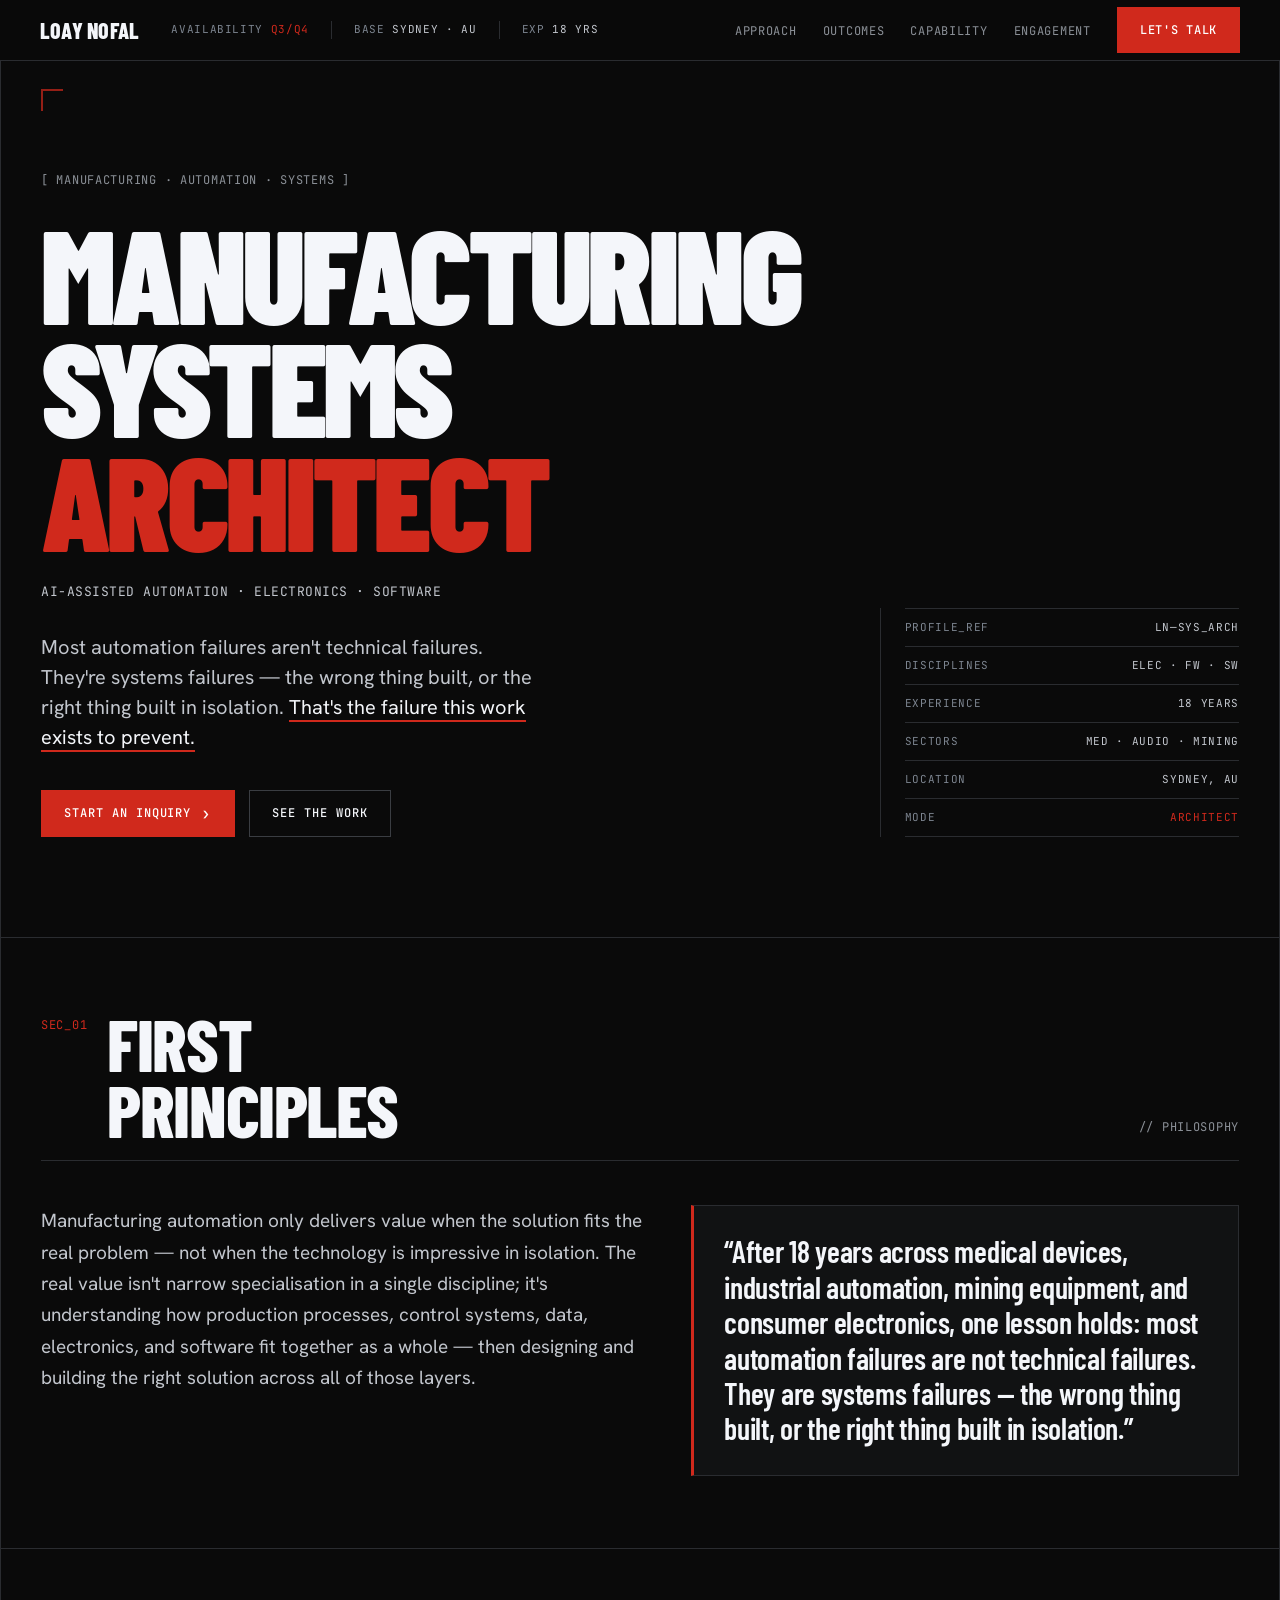
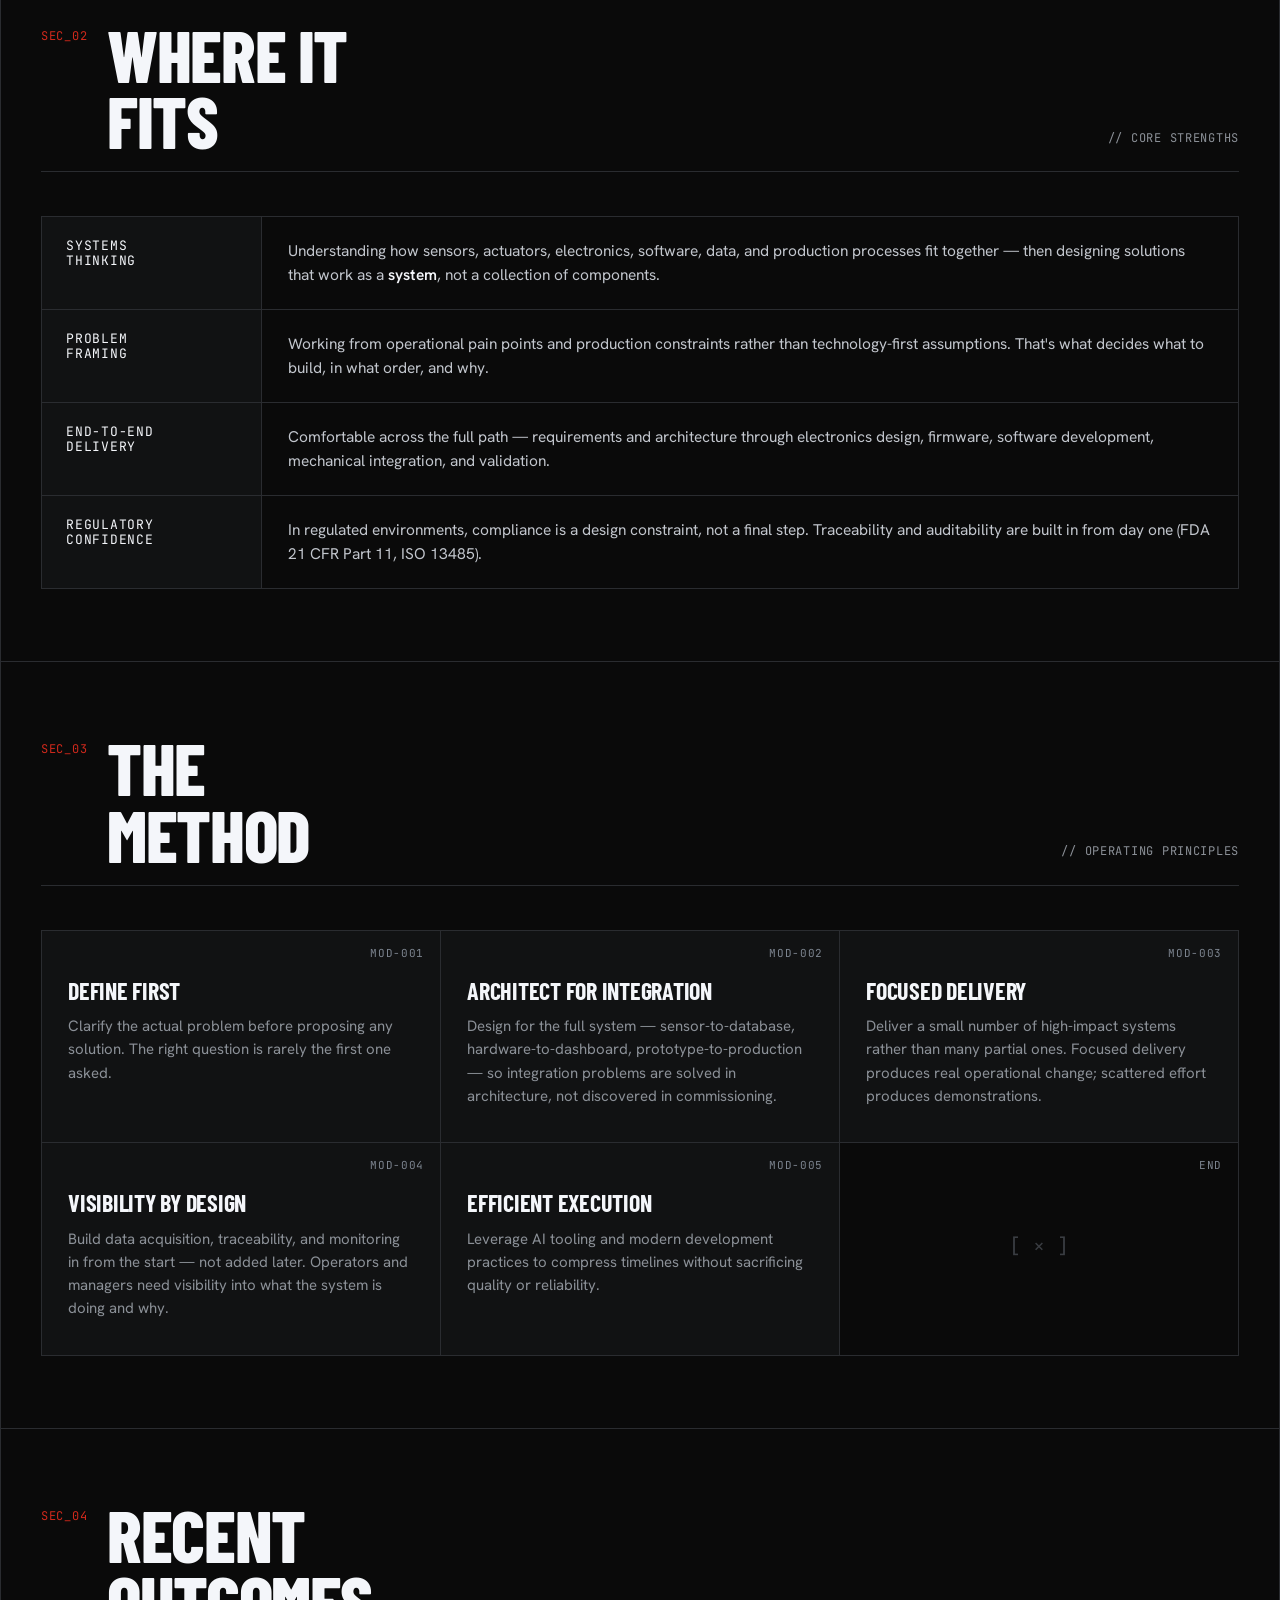
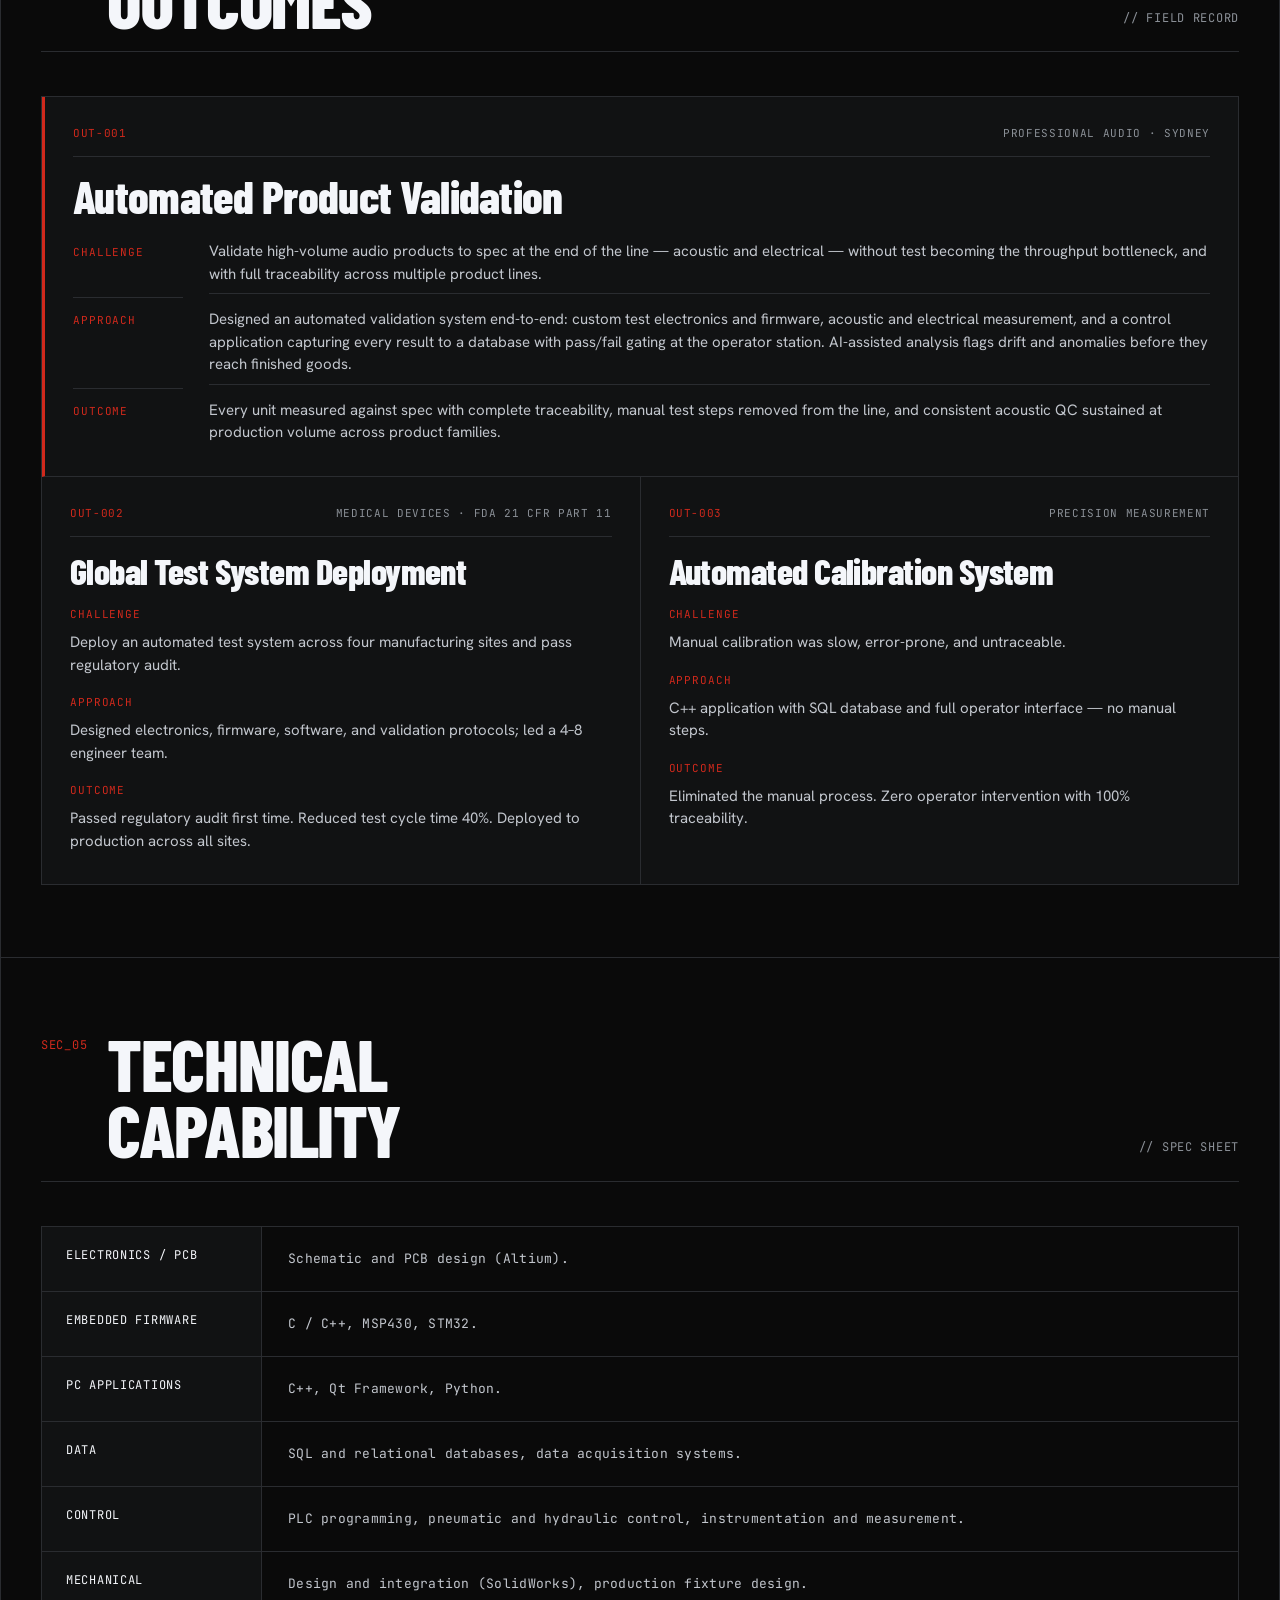
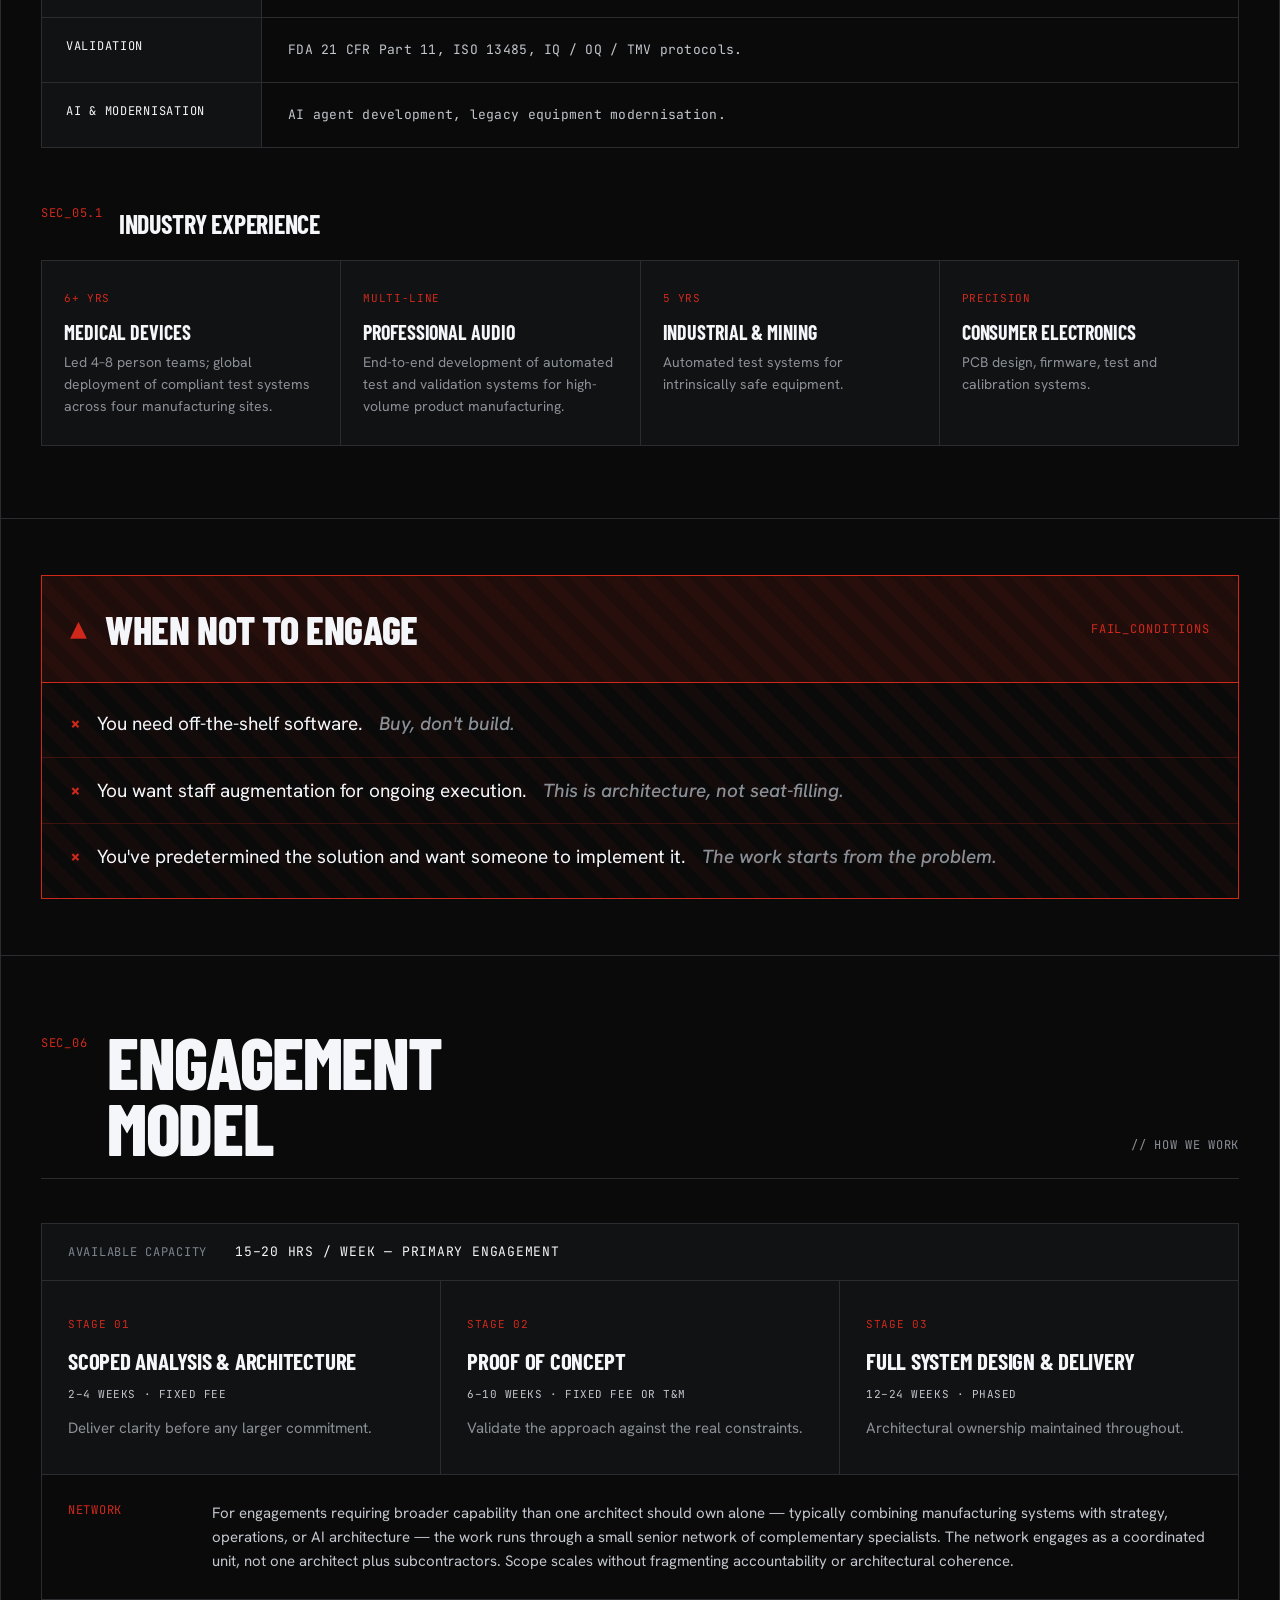
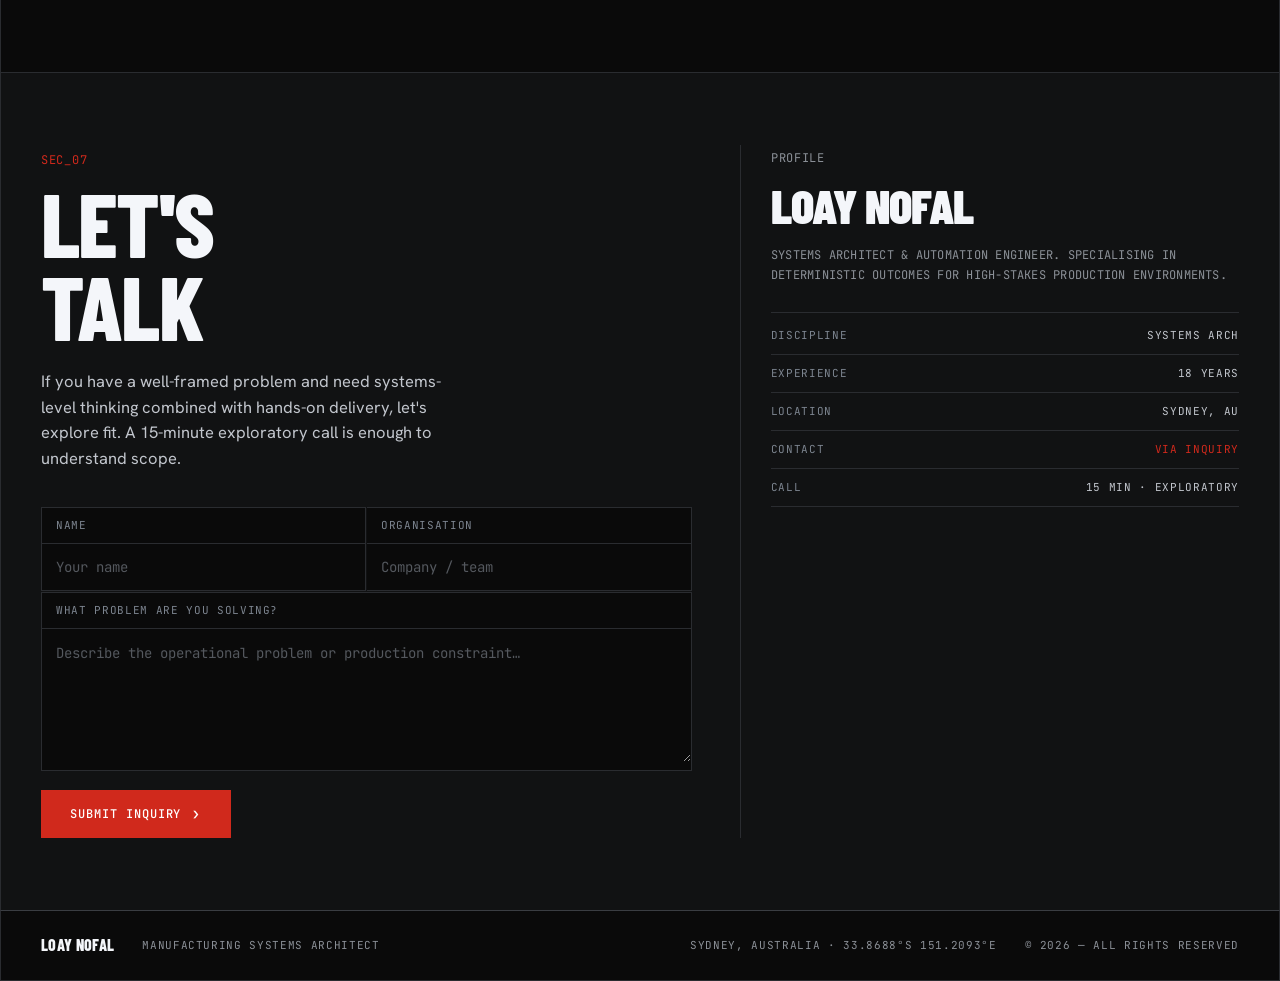
==== index.html @ 8f60425c "Add Loay Nofal consulting profile site Single-page static site (HTML/CSS/JS) for a Manufacturing Sys" ====
<!DOCTYPE html>
<html lang="en">
<head>
  <meta charset="UTF-8" />
  <meta name="viewport" content="width=device-width, initial-scale=1.0" />
  <title>Loay Nofal — Manufacturing Systems Architect</title>
  <meta name="description" content="Manufacturing Systems Architect. AI-assisted automation, electronics, and software. Systems-level thinking with hands-on, end-to-end delivery for high-stakes production environments." />

  <!-- Open Graph -->
  <meta property="og:title" content="Loay Nofal — Manufacturing Systems Architect" />
  <meta property="og:description" content="Systems-level thinking with hands-on delivery. Automation that fits the real problem." />
  <meta property="og:type" content="website" />

  <!-- Fonts -->
  <link rel="preconnect" href="https://fonts.googleapis.com" />
  <link rel="preconnect" href="https://fonts.gstatic.com" crossorigin />
  <link href="https://fonts.googleapis.com/css2?family=Barlow+Condensed:wght@600;700;800;900&family=Hanken+Grotesk:wght@400;500;600;700&family=JetBrains+Mono:wght@400;500;700&display=swap" rel="stylesheet" />

  <link rel="stylesheet" href="css/main.css" />
  <link rel="icon" href="data:image/svg+xml,&lt;svg xmlns='http://www.w3.org/2000/svg' viewBox='0 0 32 32'&gt;&lt;rect width='32' height='32' fill='%230a0a0a'/&gt;&lt;rect x='6' y='6' width='20' height='20' fill='none' stroke='%23d0291c' stroke-width='2'/&gt;&lt;rect x='13' y='13' width='6' height='6' fill='%23d0291c'/&gt;&lt;/svg&gt;" />
</head>
<body>
  <a class="skip-link" href="#main">Skip to content</a>

  <!-- ================= HEADER ================= -->
  <header class="site-header" id="top">
    <div class="header-inner">
      <a href="#top" class="wordmark">LOAY&nbsp;NOFAL</a>
      <div class="header-telemetry" aria-hidden="true">
        <span class="tlm"><span class="tlm-key">AVAILABILITY</span> <span class="tlm-val red">Q3/Q4</span></span>
        <span class="tlm sep"><span class="tlm-key">BASE</span> <span class="tlm-val">SYDNEY · AU</span></span>
        <span class="tlm sep"><span class="tlm-key">EXP</span> <span class="tlm-val">18 YRS</span></span>
      </div>
      <nav class="header-nav" aria-label="Primary">
        <button class="nav-toggle" aria-expanded="false" aria-controls="nav-links" aria-label="Toggle navigation">
          <span></span><span></span><span></span>
        </button>
        <ul class="nav-links" id="nav-links">
          <li><a href="#approach">APPROACH</a></li>
          <li><a href="#outcomes">OUTCOMES</a></li>
          <li><a href="#capability">CAPABILITY</a></li>
          <li><a href="#engagement">ENGAGEMENT</a></li>
          <li><a class="btn btn-primary nav-cta" href="#contact">LET'S TALK</a></li>
        </ul>
      </nav>
    </div>
  </header>

  <main id="main">

    <!-- ================= HERO ================= -->
    <section class="hero" aria-labelledby="hero-title">
      <div class="hero-grid">
        <div class="hero-main">
          <p class="eyebrow">[ MANUFACTURING&nbsp;·&nbsp;AUTOMATION&nbsp;·&nbsp;SYSTEMS ]</p>
          <h1 id="hero-title" class="display">
            MANUFACTURING<br />SYSTEMS<br /><span class="red">ARCHITECT</span>
          </h1>
          <p class="hero-sub">AI-Assisted Automation · Electronics · Software</p>
          <p class="hero-hook">
            Most automation failures aren't technical failures. They're systems
            failures — the wrong thing built, or the right thing built in
            isolation. <span class="hl">That's the failure this work exists to prevent.</span>
          </p>
          <div class="hero-cta">
            <a class="btn btn-primary" href="#contact">START AN INQUIRY <span class="arr">&rsaquo;</span></a>
            <a class="btn btn-ghost" href="#outcomes">SEE THE WORK</a>
          </div>
        </div>

        <aside class="hero-side" aria-label="Profile reference">
          <div class="spec-line"><span class="spec-k">PROFILE_REF</span><span class="spec-v">LN—SYS_ARCH</span></div>
          <div class="spec-line"><span class="spec-k">DISCIPLINES</span><span class="spec-v">ELEC · FW · SW</span></div>
          <div class="spec-line"><span class="spec-k">EXPERIENCE</span><span class="spec-v">18 YEARS</span></div>
          <div class="spec-line"><span class="spec-k">SECTORS</span><span class="spec-v">MED · AUDIO · MINING</span></div>
          <div class="spec-line"><span class="spec-k">LOCATION</span><span class="spec-v">SYDNEY, AU</span></div>
          <div class="spec-line"><span class="spec-k">MODE</span><span class="spec-v red">ARCHITECT</span></div>
        </aside>
      </div>
    </section>

    <!-- ================= APPROACH / FIRST PRINCIPLES ================= -->
    <section class="section" id="approach" aria-labelledby="approach-title">
      <div class="section-head">
        <span class="sec-index">SEC_01</span>
        <h2 class="section-title" id="approach-title">FIRST<br />PRINCIPLES</h2>
        <span class="sec-tag">// PHILOSOPHY</span>
      </div>
      <div class="approach-body">
        <p class="lead">
          Manufacturing automation only delivers value when the solution fits the
          real problem — not when the technology is impressive in isolation. The
          real value isn't narrow specialisation in a single discipline; it's
          understanding how production processes, control systems, data,
          electronics, and software fit together as a whole — then designing and
          building the right solution across all of those layers.
        </p>
        <blockquote class="pullquote">
          “After 18 years across medical devices, industrial automation, mining
          equipment, and consumer electronics, one lesson holds: most automation
          failures are not technical failures. They are systems failures — the
          wrong thing built, or the right thing built in isolation.”
        </blockquote>
      </div>
    </section>

    <!-- ================= WHERE IT FITS ================= -->
    <section class="section" id="fit" aria-labelledby="fit-title">
      <div class="section-head">
        <span class="sec-index">SEC_02</span>
        <h2 class="section-title" id="fit-title">WHERE IT<br />FITS</h2>
        <span class="sec-tag">// CORE STRENGTHS</span>
      </div>
      <div class="spec-sheet">
        <div class="spec-row">
          <div class="spec-row-k">SYSTEMS<br />THINKING</div>
          <div class="spec-row-v">Understanding how sensors, actuators, electronics, software, data, and production processes fit together — then designing solutions that work as a <em>system</em>, not a collection of components.</div>
        </div>
        <div class="spec-row">
          <div class="spec-row-k">PROBLEM<br />FRAMING</div>
          <div class="spec-row-v">Working from operational pain points and production constraints rather than technology-first assumptions. That's what decides what to build, in what order, and why.</div>
        </div>
        <div class="spec-row">
          <div class="spec-row-k">END-TO-END<br />DELIVERY</div>
          <div class="spec-row-v">Comfortable across the full path — requirements and architecture through electronics design, firmware, software development, mechanical integration, and validation.</div>
        </div>
        <div class="spec-row">
          <div class="spec-row-k">REGULATORY<br />CONFIDENCE</div>
          <div class="spec-row-v">In regulated environments, compliance is a design constraint, not a final step. Traceability and auditability are built in from day one (FDA 21 CFR Part 11, ISO 13485).</div>
        </div>
      </div>
    </section>

    <!-- ================= THE METHOD ================= -->
    <section class="section" id="contribute" aria-labelledby="contribute-title">
      <div class="section-head">
        <span class="sec-index">SEC_03</span>
        <h2 class="section-title" id="contribute-title">THE<br />METHOD</h2>
        <span class="sec-tag">// OPERATING PRINCIPLES</span>
      </div>
      <div class="module-grid">
        <article class="module" tabindex="0">
          <span class="module-id">MOD-001</span>
          <h3 class="module-title">DEFINE FIRST</h3>
          <p>Clarify the actual problem before proposing any solution. The right question is rarely the first one asked.</p>
        </article>
        <article class="module" tabindex="0">
          <span class="module-id">MOD-002</span>
          <h3 class="module-title">ARCHITECT FOR INTEGRATION</h3>
          <p>Design for the full system — sensor-to-database, hardware-to-dashboard, prototype-to-production — so integration problems are solved in architecture, not discovered in commissioning.</p>
        </article>
        <article class="module" tabindex="0">
          <span class="module-id">MOD-003</span>
          <h3 class="module-title">FOCUSED DELIVERY</h3>
          <p>Deliver a small number of high-impact systems rather than many partial ones. Focused delivery produces real operational change; scattered effort produces demonstrations.</p>
        </article>
        <article class="module" tabindex="0">
          <span class="module-id">MOD-004</span>
          <h3 class="module-title">VISIBILITY BY DESIGN</h3>
          <p>Build data acquisition, traceability, and monitoring in from the start — not added later. Operators and managers need visibility into what the system is doing and why.</p>
        </article>
        <article class="module" tabindex="0">
          <span class="module-id">MOD-005</span>
          <h3 class="module-title">EFFICIENT EXECUTION</h3>
          <p>Leverage AI tooling and modern development practices to compress timelines without sacrificing quality or reliability.</p>
        </article>
        <div class="module module-ghost" aria-hidden="true">
          <span class="module-id">END</span>
          <div class="ghost-mark">[ × ]</div>
        </div>
      </div>
    </section>

    <!-- ================= RECENT OUTCOMES ================= -->
    <section class="section" id="outcomes" aria-labelledby="outcomes-title">
      <div class="section-head">
        <span class="sec-index">SEC_04</span>
        <h2 class="section-title" id="outcomes-title">RECENT<br />OUTCOMES</h2>
        <span class="sec-tag">// FIELD RECORD</span>
      </div>
      <div class="outcomes">
        <article class="outcome featured" tabindex="0">
          <header class="outcome-head">
            <span class="outcome-id">OUT-001</span>
            <span class="outcome-sector">PROFESSIONAL AUDIO · SYDNEY</span>
          </header>
          <h3 class="outcome-title">Automated Product Validation</h3>
          <dl class="outcome-cap">
            <dt>CHALLENGE</dt>
            <dd>Validate high-volume audio products to spec at the end of the line — acoustic and electrical — without test becoming the throughput bottleneck, and with full traceability across multiple product lines.</dd>
            <dt>APPROACH</dt>
            <dd>Designed an automated validation system end-to-end: custom test electronics and firmware, acoustic and electrical measurement, and a control application capturing every result to a database with pass/fail gating at the operator station. AI-assisted analysis flags drift and anomalies before they reach finished goods.</dd>
            <dt>OUTCOME</dt>
            <dd>Every unit measured against spec with complete traceability, manual test steps removed from the line, and consistent acoustic QC sustained at production volume across product families.</dd>
          </dl>
        </article>

        <article class="outcome" tabindex="0">
          <header class="outcome-head">
            <span class="outcome-id">OUT-002</span>
            <span class="outcome-sector">MEDICAL DEVICES · FDA 21 CFR PART 11</span>
          </header>
          <h3 class="outcome-title">Global Test System Deployment</h3>
          <dl class="outcome-cap">
            <dt>CHALLENGE</dt>
            <dd>Deploy an automated test system across four manufacturing sites and pass regulatory audit.</dd>
            <dt>APPROACH</dt>
            <dd>Designed electronics, firmware, software, and validation protocols; led a 4–8 engineer team.</dd>
            <dt>OUTCOME</dt>
            <dd>Passed regulatory audit first time. Reduced test cycle time 40%. Deployed to production across all sites.</dd>
          </dl>
        </article>

        <article class="outcome" tabindex="0">
          <header class="outcome-head">
            <span class="outcome-id">OUT-003</span>
            <span class="outcome-sector">PRECISION MEASUREMENT</span>
          </header>
          <h3 class="outcome-title">Automated Calibration System</h3>
          <dl class="outcome-cap">
            <dt>CHALLENGE</dt>
            <dd>Manual calibration was slow, error-prone, and untraceable.</dd>
            <dt>APPROACH</dt>
            <dd>C++ application with SQL database and full operator interface — no manual steps.</dd>
            <dt>OUTCOME</dt>
            <dd>Eliminated the manual process. Zero operator intervention with 100% traceability.</dd>
          </dl>
        </article>
      </div>
    </section>

    <!-- ================= TECHNICAL CAPABILITY ================= -->
    <section class="section" id="capability" aria-labelledby="capability-title">
      <div class="section-head">
        <span class="sec-index">SEC_05</span>
        <h2 class="section-title" id="capability-title">TECHNICAL<br />CAPABILITY</h2>
        <span class="sec-tag">// SPEC SHEET</span>
      </div>
      <div class="spec-sheet capability">
        <div class="spec-row"><div class="spec-row-k">ELECTRONICS / PCB</div><div class="spec-row-v">Schematic and PCB design (Altium).</div></div>
        <div class="spec-row"><div class="spec-row-k">EMBEDDED FIRMWARE</div><div class="spec-row-v">C / C++, MSP430, STM32.</div></div>
        <div class="spec-row"><div class="spec-row-k">PC APPLICATIONS</div><div class="spec-row-v">C++, Qt Framework, Python.</div></div>
        <div class="spec-row"><div class="spec-row-k">DATA</div><div class="spec-row-v">SQL and relational databases, data acquisition systems.</div></div>
        <div class="spec-row"><div class="spec-row-k">CONTROL</div><div class="spec-row-v">PLC programming, pneumatic and hydraulic control, instrumentation and measurement.</div></div>
        <div class="spec-row"><div class="spec-row-k">MECHANICAL</div><div class="spec-row-v">Design and integration (SolidWorks), production fixture design.</div></div>
        <div class="spec-row"><div class="spec-row-k">VALIDATION</div><div class="spec-row-v">FDA 21 CFR Part 11, ISO 13485, IQ / OQ / TMV protocols.</div></div>
        <div class="spec-row"><div class="spec-row-k">AI &amp; MODERNISATION</div><div class="spec-row-v">AI agent development, legacy equipment modernisation.</div></div>
      </div>

      <!-- Industry experience -->
      <div class="industry">
        <div class="industry-head"><span class="sec-index">SEC_05.1</span><h3 class="industry-title">INDUSTRY EXPERIENCE</h3></div>
        <div class="industry-grid">
          <div class="industry-cell">
            <span class="ind-yrs">6+ YRS</span>
            <h4>MEDICAL DEVICES</h4>
            <p>Led 4–8 person teams; global deployment of compliant test systems across four manufacturing sites.</p>
          </div>
          <div class="industry-cell">
            <span class="ind-yrs">MULTI-LINE</span>
            <h4>PROFESSIONAL AUDIO</h4>
            <p>End-to-end development of automated test and validation systems for high-volume product manufacturing.</p>
          </div>
          <div class="industry-cell">
            <span class="ind-yrs">5 YRS</span>
            <h4>INDUSTRIAL &amp; MINING</h4>
            <p>Automated test systems for intrinsically safe equipment.</p>
          </div>
          <div class="industry-cell">
            <span class="ind-yrs">PRECISION</span>
            <h4>CONSUMER ELECTRONICS</h4>
            <p>PCB design, firmware, test and calibration systems.</p>
          </div>
        </div>
      </div>
    </section>

    <!-- ================= WHEN NOT TO ENGAGE ================= -->
    <section class="section" id="not-fit" aria-labelledby="notfit-title">
      <div class="warn-panel">
        <div class="warn-head">
          <span class="warn-tri" aria-hidden="true">&#9650;</span>
          <h2 class="warn-title" id="notfit-title">WHEN NOT TO ENGAGE</h2>
          <span class="warn-code">FAIL_CONDITIONS</span>
        </div>
        <ol class="warn-list">
          <li><span class="warn-x" aria-hidden="true">×</span> You need off-the-shelf software. <em>Buy, don't build.</em></li>
          <li><span class="warn-x" aria-hidden="true">×</span> You want staff augmentation for ongoing execution. <em>This is architecture, not seat-filling.</em></li>
          <li><span class="warn-x" aria-hidden="true">×</span> You've predetermined the solution and want someone to implement it. <em>The work starts from the problem.</em></li>
        </ol>
      </div>
    </section>

    <!-- ================= ENGAGEMENT MODEL ================= -->
    <section class="section" id="engagement" aria-labelledby="engagement-title">
      <div class="section-head">
        <span class="sec-index">SEC_06</span>
        <h2 class="section-title" id="engagement-title">ENGAGEMENT<br />MODEL</h2>
        <span class="sec-tag">// HOW WE WORK</span>
      </div>

      <div class="capacity-bar">
        <span class="cap-k">AVAILABLE CAPACITY</span>
        <span class="cap-v">15–20 HRS / WEEK — PRIMARY ENGAGEMENT</span>
      </div>

      <div class="engage-grid">
        <article class="engage-card" tabindex="0">
          <span class="engage-stage">STAGE 01</span>
          <h3>SCOPED ANALYSIS &amp; ARCHITECTURE</h3>
          <p class="engage-term">2–4 WEEKS · FIXED FEE</p>
          <p>Deliver clarity before any larger commitment.</p>
        </article>
        <article class="engage-card" tabindex="0">
          <span class="engage-stage">STAGE 02</span>
          <h3>PROOF OF CONCEPT</h3>
          <p class="engage-term">6–10 WEEKS · FIXED FEE OR T&amp;M</p>
          <p>Validate the approach against the real constraints.</p>
        </article>
        <article class="engage-card" tabindex="0">
          <span class="engage-stage">STAGE 03</span>
          <h3>FULL SYSTEM DESIGN &amp; DELIVERY</h3>
          <p class="engage-term">12–24 WEEKS · PHASED</p>
          <p>Architectural ownership maintained throughout.</p>
        </article>
      </div>

      <div class="network-note">
        <span class="net-label">NETWORK</span>
        <p>
          For engagements requiring broader capability than one architect should
          own alone — typically combining manufacturing systems with strategy,
          operations, or AI architecture — the work runs through a small senior
          network of complementary specialists. The network engages as a
          coordinated unit, not one architect plus subcontractors. Scope scales
          without fragmenting accountability or architectural coherence.
        </p>
      </div>
    </section>

    <!-- ================= CONTACT ================= -->
    <section class="section contact" id="contact" aria-labelledby="contact-title">
      <div class="contact-grid">
        <div class="contact-form-wrap">
          <span class="sec-index">SEC_07</span>
          <h2 class="section-title" id="contact-title">LET'S<br />TALK</h2>
          <p class="contact-intro">
            If you have a well-framed problem and need systems-level thinking
            combined with hands-on delivery, let's explore fit. A 15-minute
            exploratory call is enough to understand scope.
          </p>

          <!-- Formspree-ready: replace action with your endpoint, e.g.
               action="https://formspree.io/f/yourFormID" method="POST" -->
          <form class="inquiry-form" id="inquiry-form" action="" method="POST" novalidate>
            <div class="field-row">
              <div class="field">
                <label for="f-name">NAME</label>
                <input type="text" id="f-name" name="name" autocomplete="name" placeholder="Your name" required />
              </div>
              <div class="field">
                <label for="f-company">ORGANISATION</label>
                <input type="text" id="f-company" name="company" autocomplete="organization" placeholder="Company / team" />
              </div>
            </div>
            <div class="field">
              <label for="f-problem">WHAT PROBLEM ARE YOU SOLVING?</label>
              <textarea id="f-problem" name="problem" rows="5" placeholder="Describe the operational problem or production constraint…" required></textarea>
            </div>
            <div class="form-foot">
              <button type="submit" class="btn btn-primary btn-submit">
                SUBMIT INQUIRY <span class="arr">&rsaquo;</span>
              </button>
              <p class="form-note" id="form-note" role="status" aria-live="polite"></p>
            </div>
          </form>
        </div>

        <aside class="contact-side" aria-label="Profile">
          <span class="side-tag">PROFILE</span>
          <p class="side-name">LOAY NOFAL</p>
          <p class="side-role">SYSTEMS ARCHITECT &amp; AUTOMATION ENGINEER. SPECIALISING IN DETERMINISTIC OUTCOMES FOR HIGH-STAKES PRODUCTION ENVIRONMENTS.</p>
          <div class="side-divider"></div>
          <div class="spec-line"><span class="spec-k">DISCIPLINE</span><span class="spec-v">SYSTEMS ARCH</span></div>
          <div class="spec-line"><span class="spec-k">EXPERIENCE</span><span class="spec-v">18 YEARS</span></div>
          <div class="spec-line"><span class="spec-k">LOCATION</span><span class="spec-v">SYDNEY, AU</span></div>
          <div class="spec-line"><span class="spec-k">CONTACT</span><span class="spec-v red">VIA INQUIRY</span></div>
          <div class="spec-line"><span class="spec-k">CALL</span><span class="spec-v">15 MIN · EXPLORATORY</span></div>
        </aside>
      </div>
    </section>

  </main>

  <!-- ================= FOOTER ================= -->
  <footer class="site-footer">
    <div class="footer-inner">
      <span class="foot-mark">LOAY NOFAL</span>
      <span class="foot-meta">MANUFACTURING SYSTEMS ARCHITECT</span>
      <span class="foot-meta">SYDNEY, AUSTRALIA · 33.8688°S 151.2093°E</span>
      <span class="foot-meta">© <span id="year">2026</span> — ALL RIGHTS RESERVED</span>
    </div>
  </footer>

  <script src="js/main.js" defer></script>
</body>
</html>
---- css/main.css ----
/* ============================================================
   LOAY NOFAL — Manufacturing Systems Architect
   Modern Industrial High-Contrast · Dark · Brutalist grid
   ============================================================ */

/* ---------- Tokens ---------- */
:root {
  /* Surfaces (dark adaptation of the Stitch system) */
  --bg:            #0a0a0a;
  --panel:         #111213;
  --panel-2:       #17181a;
  --panel-3:       #1d1f22;

  /* Structural lines (steel) */
  --border:        #2a2c30;
  --border-bright: #3a3d42;

  /* Signal */
  --red:           #d0291c;
  --red-deep:      #ac0604;
  --red-bright:    #ff5343;

  /* Type */
  --text:          #f4f6fa;
  --text-mid:      #c2c6cd;
  --text-dim:      #8b9097;
  --label:         #7d8590;

  /* Fonts */
  --f-display: "Barlow Condensed", "Arial Narrow", sans-serif;
  --f-body:    "Hanken Grotesk", system-ui, -apple-system, sans-serif;
  --f-mono:    "JetBrains Mono", ui-monospace, "SF Mono", Menlo, monospace;

  /* Rhythm */
  --edge: 40px;
  --section-gap: 0px; /* sections divided by borders, not gaps */
  --maxw: 1320px;
}

/* ---------- Reset ---------- */
*, *::before, *::after { box-sizing: border-box; }
html { -webkit-text-size-adjust: 100%; scroll-behavior: smooth; }
@media (prefers-reduced-motion: reduce) { html { scroll-behavior: auto; } }

body {
  margin: 0;
  background: var(--bg);
  color: var(--text);
  font-family: var(--f-body);
  font-size: 16px;
  line-height: 1.55;
  -webkit-font-smoothing: antialiased;
  text-rendering: optimizeLegibility;
  overflow-x: hidden;
}

img { max-width: 100%; display: block; }
a { color: inherit; text-decoration: none; }

::selection { background: var(--red); color: #fff; }

/* Visible focus — sharp red ring, matches the system */
:focus-visible {
  outline: 2px solid var(--red);
  outline-offset: 2px;
}

.skip-link {
  position: absolute;
  left: -9999px;
  top: 0;
  background: var(--red);
  color: #fff;
  padding: 10px 16px;
  font-family: var(--f-mono);
  font-size: 12px;
  letter-spacing: 0.08em;
  z-index: 200;
}
.skip-link:focus { left: 8px; top: 8px; }

/* ---------- Shared type ---------- */
.display,
.section-title,
.warn-title { font-family: var(--f-display); }

.red { color: var(--red); }
.hl  { color: var(--text); border-bottom: 2px solid var(--red); }

em { color: var(--text); font-style: normal; font-weight: 600; }

/* Mono labels everywhere */
.eyebrow, .sec-index, .sec-tag, .tlm, .spec-k, .spec-v, .module-id,
.outcome-id, .outcome-sector, .engage-stage, .engage-term, .warn-code,
.net-label, .side-tag, .ind-yrs, .cap-k, .cap-v, .foot-mark, .foot-meta,
.nav-links a, .field label, .form-note, .spec-row-k {
  font-family: var(--f-mono);
  letter-spacing: 0.06em;
  text-transform: uppercase;
}

/* ============================================================
   HEADER
   ============================================================ */
.site-header {
  position: sticky;
  top: 0;
  z-index: 100;
  background: rgba(10,10,10,0.86);
  backdrop-filter: blur(8px);
  border-bottom: 1px solid var(--border);
}
.header-inner {
  max-width: var(--maxw);
  margin: 0 auto;
  display: flex;
  align-items: center;
  gap: 24px;
  height: 60px;
  padding: 0 var(--edge);
}
.wordmark {
  font-family: var(--f-display);
  font-weight: 800;
  font-size: 22px;
  letter-spacing: 0.01em;
  white-space: nowrap;
  flex-shrink: 0;
}
.header-telemetry {
  display: flex;
  align-items: center;
  gap: 22px;
  margin-left: 8px;
  flex: 1;
}
.tlm { font-size: 11px; color: var(--text-dim); }
.tlm-key { color: var(--label); }
.tlm-val { color: var(--text-mid); }
.tlm-val.red { color: var(--red); }
.tlm.sep { padding-left: 22px; border-left: 1px solid var(--border); }

.header-nav { display: flex; align-items: center; }
.nav-links {
  display: flex;
  align-items: center;
  gap: 26px;
  list-style: none;
  margin: 0;
  padding: 0;
}
.nav-links a {
  font-size: 12px;
  color: var(--text-dim);
  transition: color 0.15s;
}
.nav-links a:hover { color: var(--text); }
.nav-cta { color: #fff !important; }

.nav-toggle {
  display: none;
  width: 40px; height: 40px;
  background: transparent;
  border: 1px solid var(--border-bright);
  cursor: pointer;
  flex-direction: column;
  justify-content: center;
  align-items: center;
  gap: 5px;
  padding: 0;
}
.nav-toggle span {
  display: block;
  width: 18px; height: 2px;
  background: var(--text);
  transition: transform 0.2s, opacity 0.2s;
}
.nav-toggle[aria-expanded="true"] span:nth-child(1) { transform: translateY(7px) rotate(45deg); }
.nav-toggle[aria-expanded="true"] span:nth-child(2) { opacity: 0; }
.nav-toggle[aria-expanded="true"] span:nth-child(3) { transform: translateY(-7px) rotate(-45deg); }

/* ============================================================
   BUTTONS
   ============================================================ */
.btn {
  display: inline-flex;
  align-items: center;
  gap: 10px;
  font-family: var(--f-mono);
  font-size: 12px;
  font-weight: 500;
  letter-spacing: 0.08em;
  text-transform: uppercase;
  padding: 13px 22px;
  border: 1px solid transparent;
  cursor: pointer;
  transition: background 0.12s, color 0.12s, border-color 0.12s;
  white-space: nowrap;
}
.btn .arr { font-size: 16px; line-height: 1; }
.btn-primary {
  background: var(--red);
  color: #fff;
  border-color: var(--red);
}
.btn-primary:hover { background: var(--red-deep); border-color: var(--red-deep); }
.btn-ghost {
  background: transparent;
  color: var(--text);
  border-color: var(--border-bright);
}
.btn-ghost:hover { background: var(--text); color: var(--bg); border-color: var(--text); }

/* ============================================================
   SECTION SCAFFOLD
   ============================================================ */
main { max-width: var(--maxw); margin: 0 auto; border-left: 1px solid var(--border); border-right: 1px solid var(--border); }

.section {
  padding: 72px var(--edge);
  border-top: 1px solid var(--border);
}
.section-head {
  display: grid;
  grid-template-columns: auto 1fr auto;
  align-items: end;
  gap: 20px;
  margin-bottom: 44px;
  padding-bottom: 18px;
  border-bottom: 1px solid var(--border);
}
.sec-index { font-size: 12px; color: var(--red); align-self: start; padding-top: 6px; }
.section-title {
  margin: 0;
  font-weight: 800;
  font-size: clamp(40px, 7vw, 72px);
  line-height: 0.92;
  letter-spacing: -0.02em;
  text-transform: uppercase;
}
.sec-tag { font-size: 12px; color: var(--text-dim); text-align: right; padding-bottom: 6px; }

/* ============================================================
   HERO
   ============================================================ */
.hero {
  padding: clamp(56px, 9vw, 110px) var(--edge) clamp(64px, 9vw, 100px);
  position: relative;
}
.hero::before {
  /* faint schematic crosshair top-left */
  content: "";
  position: absolute;
  top: 28px; left: var(--edge);
  width: 22px; height: 22px;
  border-left: 2px solid var(--red);
  border-top: 2px solid var(--red);
  opacity: 0.7;
}
.hero-grid {
  display: grid;
  grid-template-columns: minmax(0, 7fr) minmax(220px, 3fr);
  gap: 0;
}
.hero-main { padding-right: 40px; }
.eyebrow {
  font-size: 12px;
  color: var(--text-dim);
  margin: 0 0 26px;
}
.display {
  margin: 0;
  font-weight: 900;
  font-size: clamp(58px, 12vw, 132px);
  line-height: 0.86;
  letter-spacing: -0.035em;
  text-transform: uppercase;
}
.hero-sub {
  font-family: var(--f-mono);
  font-size: 13px;
  letter-spacing: 0.04em;
  color: var(--text-mid);
  margin: 26px 0 0;
  text-transform: uppercase;
}
.hero-hook {
  max-width: 46ch;
  font-size: clamp(17px, 2vw, 20px);
  line-height: 1.5;
  color: var(--text-mid);
  margin: 30px 0 0;
}
.hero-cta {
  display: flex;
  flex-wrap: wrap;
  gap: 14px;
  margin-top: 38px;
}

.hero-side {
  border-left: 1px solid var(--border);
  padding-left: 24px;
  align-self: end;
}
.spec-line {
  display: flex;
  justify-content: space-between;
  gap: 12px;
  padding: 10px 0;
  border-bottom: 1px solid var(--border);
  font-size: 11px;
}
.spec-line:first-child { border-top: 1px solid var(--border); }
.spec-k { color: var(--label); }
.spec-v { color: var(--text-mid); text-align: right; }
.spec-v.red { color: var(--red); }

/* ============================================================
   APPROACH
   ============================================================ */
.approach-body {
  display: grid;
  grid-template-columns: minmax(0, 1.1fr) minmax(0, 1fr);
  gap: 48px;
  align-items: start;
}
.lead {
  margin: 0;
  font-size: clamp(17px, 1.7vw, 19px);
  line-height: 1.65;
  color: var(--text-mid);
}
.pullquote {
  margin: 0;
  padding: 28px 30px;
  background: var(--panel);
  border: 1px solid var(--border);
  border-left: 3px solid var(--red);
  font-family: var(--f-display);
  font-weight: 600;
  font-size: clamp(22px, 2.6vw, 30px);
  line-height: 1.18;
  letter-spacing: -0.01em;
  color: var(--text);
}

/* ============================================================
   SPEC SHEET (Where I fit + Capability)
   ============================================================ */
.spec-sheet { border: 1px solid var(--border); border-bottom: none; }
.spec-row {
  display: grid;
  grid-template-columns: 220px 1fr;
  border-bottom: 1px solid var(--border);
}
.spec-row-k {
  font-size: 13px;
  color: var(--text);
  padding: 22px 24px;
  border-right: 1px solid var(--border);
  background: var(--panel);
  line-height: 1.15;
  align-self: stretch;
}
.spec-row-v {
  padding: 22px 26px;
  color: var(--text-mid);
  font-size: 15.5px;
}
.spec-row:hover .spec-row-k { background: var(--red); color: #fff; }

.capability .spec-row-k { font-size: 12px; }
.capability .spec-row-v { font-family: var(--f-mono); font-size: 13px; letter-spacing: 0.02em; color: var(--text-mid); text-transform: none; }

/* ============================================================
   MODULES (How I'd contribute)
   ============================================================ */
.module-grid {
  display: grid;
  grid-template-columns: repeat(3, 1fr);
  border: 1px solid var(--border);
  border-right: none;
  border-bottom: none;
}
.module {
  position: relative;
  padding: 30px 26px 34px;
  border-right: 1px solid var(--border);
  border-bottom: 1px solid var(--border);
  background: var(--panel);
  transition: background 0.12s, color 0.12s;
  outline-offset: -2px;
}
.module-id {
  position: absolute;
  top: 14px; right: 16px;
  font-size: 11px;
  color: var(--label);
}
.module-title {
  font-family: var(--f-display);
  font-weight: 700;
  font-size: 24px;
  letter-spacing: -0.01em;
  text-transform: uppercase;
  margin: 18px 0 12px;
  line-height: 1.02;
  max-width: 90%;
}
.module p { margin: 0; color: var(--text-dim); font-size: 15px; }
.module:hover,
.module:focus-visible {
  background: var(--red);
  color: #fff;
}
.module:hover .module-id,
.module:focus-visible .module-id { color: rgba(255,255,255,0.7); }
.module:hover p,
.module:focus-visible p { color: rgba(255,255,255,0.92); }

.module-ghost {
  display: flex;
  align-items: center;
  justify-content: center;
  background: var(--bg);
}
.module-ghost:hover { background: var(--bg); }
.ghost-mark { font-family: var(--f-mono); color: var(--border-bright); font-size: 20px; }

/* ============================================================
   OUTCOMES
   ============================================================ */
.outcomes {
  display: grid;
  grid-template-columns: repeat(2, 1fr);
  gap: 0;
  border: 1px solid var(--border);
  border-right: none;
  border-bottom: none;
}
.outcome {
  padding: 28px 28px 32px;
  border-right: 1px solid var(--border);
  border-bottom: 1px solid var(--border);
  background: var(--panel);
  transition: background 0.12s;
  outline-offset: -2px;
}
.outcome:hover { background: var(--panel-2); }
.outcome.featured {
  grid-column: 1 / -1;
  border-left: 3px solid var(--red);
}
.outcome-head {
  display: flex;
  justify-content: space-between;
  align-items: baseline;
  gap: 16px;
  padding-bottom: 14px;
  margin-bottom: 16px;
  border-bottom: 1px solid var(--border);
}
.outcome-id { font-size: 11px; color: var(--red); }
.outcome-sector { font-size: 11px; color: var(--text-dim); text-align: right; }
.outcome-title {
  font-family: var(--f-display);
  font-weight: 800;
  font-size: clamp(26px, 3vw, 36px);
  letter-spacing: -0.015em;
  margin: 0 0 18px;
  line-height: 0.98;
}
.outcome.featured .outcome-title { font-size: clamp(30px, 4vw, 46px); }
.outcome-cap { margin: 0; display: grid; gap: 4px; }
.outcome-cap dt {
  font-family: var(--f-mono);
  font-size: 11px;
  letter-spacing: 0.08em;
  color: var(--red);
  margin-top: 14px;
}
.outcome-cap dt:first-child { margin-top: 0; }
.outcome-cap dd { margin: 4px 0 0; color: var(--text-mid); font-size: 15px; line-height: 1.5; }
.outcome.featured .outcome-cap { grid-template-columns: 110px 1fr; column-gap: 26px; align-items: baseline; }
.outcome.featured .outcome-cap dt { margin-top: 0; padding-top: 14px; border-top: 1px solid var(--border); }
.outcome.featured .outcome-cap dd { padding-top: 14px; border-top: 1px solid var(--border); }
.outcome.featured .outcome-cap dt:first-of-type,
.outcome.featured .outcome-cap dd:first-of-type { border-top: none; padding-top: 0; }

/* ============================================================
   INDUSTRY EXPERIENCE
   ============================================================ */
.industry { margin-top: 56px; }
.industry-head {
  display: flex;
  align-items: baseline;
  gap: 16px;
  padding-bottom: 16px;
  border-bottom: 1px solid var(--border);
  margin-bottom: 0;
}
.industry-head .sec-index { padding-top: 0; }
.industry-title {
  font-family: var(--f-display);
  font-weight: 700;
  font-size: 26px;
  text-transform: uppercase;
  letter-spacing: -0.01em;
  margin: 0;
}
.industry-grid {
  display: grid;
  grid-template-columns: repeat(4, 1fr);
  border: 1px solid var(--border);
  border-top: none;
  border-right: none;
}
.industry-cell {
  padding: 24px 22px 28px;
  border-right: 1px solid var(--border);
  background: var(--panel);
}
.ind-yrs { font-size: 11px; color: var(--red); }
.industry-cell h4 {
  font-family: var(--f-display);
  font-weight: 700;
  font-size: 20px;
  letter-spacing: -0.005em;
  text-transform: uppercase;
  margin: 12px 0 10px;
  line-height: 1.02;
}
.industry-cell p { margin: 0; color: var(--text-dim); font-size: 14px; }

/* ============================================================
   WHEN NOT TO HIRE ME (warning panel)
   ============================================================ */
#not-fit { padding: 56px var(--edge); }
.warn-panel {
  border: 1px solid var(--red);
  background:
    repeating-linear-gradient(45deg,
      rgba(208,41,28,0.05) 0, rgba(208,41,28,0.05) 12px,
      transparent 12px, transparent 24px);
}
.warn-head {
  display: flex;
  align-items: center;
  gap: 18px;
  padding: 22px 28px;
  border-bottom: 1px solid var(--red);
  background: rgba(208,41,28,0.10);
}
.warn-tri { color: var(--red); font-size: 22px; line-height: 1; }
.warn-title {
  margin: 0;
  font-weight: 800;
  font-size: clamp(26px, 4vw, 40px);
  letter-spacing: -0.01em;
  text-transform: uppercase;
  flex: 1;
}
.warn-code { font-family: var(--f-mono); font-size: 12px; color: var(--red); letter-spacing: 0.08em; }
.warn-list { list-style: none; margin: 0; padding: 8px 0; counter-reset: warn; }
.warn-list li {
  display: flex;
  gap: 16px;
  align-items: baseline;
  padding: 18px 28px;
  border-bottom: 1px solid rgba(208,41,28,0.25);
  font-size: clamp(16px, 2vw, 19px);
  color: var(--text);
}
.warn-list li:last-child { border-bottom: none; }
.warn-x { font-family: var(--f-mono); color: var(--red); font-weight: 700; font-size: 18px; }
.warn-list em { color: var(--text-dim); font-weight: 500; font-style: italic; }

/* ============================================================
   ENGAGEMENT
   ============================================================ */
.capacity-bar {
  display: flex;
  flex-wrap: wrap;
  align-items: center;
  gap: 16px 28px;
  padding: 18px 26px;
  border: 1px solid var(--border);
  background: var(--panel);
  margin-bottom: 0;
}
.cap-k { font-size: 12px; color: var(--label); }
.cap-v { font-size: 13px; color: var(--text); }
.engage-grid {
  display: grid;
  grid-template-columns: repeat(3, 1fr);
  border: 1px solid var(--border);
  border-top: none;
  border-right: none;
}
.engage-card {
  position: relative;
  padding: 30px 26px 34px;
  border-right: 1px solid var(--border);
  background: var(--panel);
  transition: background 0.12s, color 0.12s;
  outline-offset: -2px;
}
.engage-stage { font-size: 11px; color: var(--red); }
.engage-card h3 {
  font-family: var(--f-display);
  font-weight: 700;
  font-size: 23px;
  text-transform: uppercase;
  letter-spacing: -0.01em;
  line-height: 1.02;
  margin: 14px 0 12px;
}
.engage-term {
  font-family: var(--f-mono);
  font-size: 11px;
  letter-spacing: 0.05em;
  color: var(--text-mid);
  margin: 0 0 14px;
  text-transform: uppercase;
}
.engage-card > p:last-child { margin: 0; color: var(--text-dim); font-size: 15px; }
.engage-card:hover { background: var(--panel-2); }

.network-note {
  display: grid;
  grid-template-columns: 120px 1fr;
  gap: 24px;
  padding: 26px;
  border: 1px solid var(--border);
  border-top: none;
  background: var(--bg);
}
.net-label { font-size: 12px; color: var(--red); }
.network-note p { margin: 0; color: var(--text-mid); font-size: 15px; line-height: 1.6; }

/* ============================================================
   CONTACT
   ============================================================ */
.contact { background: var(--panel); }
.contact-grid {
  display: grid;
  grid-template-columns: minmax(0, 1.4fr) minmax(260px, 1fr);
  gap: 0;
}
.contact-form-wrap { padding-right: 48px; }
.contact-form-wrap .sec-index { display: inline-block; font-size: 12px; color: var(--red); margin-bottom: 12px; }
.contact-form-wrap .section-title { font-size: clamp(48px, 8vw, 90px); margin-bottom: 22px; }
.contact-intro { max-width: 48ch; color: var(--text-mid); margin: 0 0 36px; font-size: 16.5px; }

.inquiry-form { display: grid; gap: 1px; }
.field-row { display: grid; grid-template-columns: 1fr 1fr; gap: 1px; }
.field {
  border: 1px solid var(--border);
  background: var(--bg);
}
.field-row .field + .field { border-left: none; }
.field label {
  display: block;
  font-size: 11px;
  color: var(--label);
  padding: 9px 14px;
  border-bottom: 1px solid var(--border);
}
.field input,
.field textarea {
  width: 100%;
  background: transparent;
  border: none;
  color: var(--text);
  font-family: var(--f-mono);
  font-size: 14px;
  padding: 14px;
  resize: vertical;
}
.field textarea { min-height: 120px; line-height: 1.5; }
.field input::placeholder,
.field textarea::placeholder { color: #54585e; }
.field input:focus,
.field textarea:focus { outline: none; }
.field:focus-within { border-color: var(--red); }
.field:focus-within label { color: var(--red); border-bottom-color: var(--red); }

.form-foot {
  display: flex;
  align-items: center;
  gap: 20px;
  margin-top: 18px;
  flex-wrap: wrap;
}
.btn-submit { padding: 15px 28px; }
.form-note { font-size: 12px; color: var(--text-dim); margin: 0; }
.form-note.ok { color: var(--text); }
.form-note.err { color: var(--red-bright); }

.contact-side {
  border-left: 1px solid var(--border);
  padding-left: 30px;
}
.side-tag { font-size: 12px; color: var(--text-dim); }
.side-name {
  font-family: var(--f-display);
  font-weight: 900;
  font-size: clamp(34px, 4vw, 48px);
  letter-spacing: -0.02em;
  margin: 14px 0 18px;
  line-height: 0.9;
}
.side-role {
  font-family: var(--f-mono);
  font-size: 12px;
  line-height: 1.7;
  color: var(--text-dim);
  letter-spacing: 0.02em;
  margin: 0;
}
.side-divider { height: 1px; background: var(--border); margin: 26px 0 4px; }

/* ============================================================
   FOOTER
   ============================================================ */
.site-footer {
  max-width: var(--maxw);
  margin: 0 auto;
  border: 1px solid var(--border);
  border-top: 1px solid var(--border-bright);
}
.footer-inner {
  display: flex;
  flex-wrap: wrap;
  align-items: center;
  gap: 14px 28px;
  padding: 22px var(--edge);
}
.foot-mark { font-family: var(--f-display); font-weight: 800; font-size: 16px; letter-spacing: 0.02em; }
.foot-meta { font-size: 11px; color: var(--text-dim); }
.foot-meta:nth-child(2) { margin-right: auto; }

/* ============================================================
   SCROLL REVEAL
   ============================================================ */
.reveal { opacity: 0; transform: translateY(14px); transition: opacity 0.5s ease, transform 0.5s ease; }
.reveal.in { opacity: 1; transform: none; }
@media (prefers-reduced-motion: reduce) {
  .reveal { opacity: 1; transform: none; transition: none; }
}

/* ============================================================
   RESPONSIVE
   ============================================================ */
@media (max-width: 980px) {
  .hero-grid { grid-template-columns: 1fr; }
  .hero-main { padding-right: 0; }
  .hero-side {
    border-left: none;
    border-top: 1px solid var(--border);
    padding-left: 0;
    margin-top: 40px;
  }
  .approach-body { grid-template-columns: 1fr; gap: 28px; }
  .module-grid { grid-template-columns: repeat(2, 1fr); }
  .outcomes { grid-template-columns: 1fr; }
  .industry-grid { grid-template-columns: repeat(2, 1fr); }
  .engage-grid { grid-template-columns: 1fr; }
  .contact-grid { grid-template-columns: 1fr; }
  .contact-form-wrap { padding-right: 0; }
  .contact-side {
    border-left: none;
    border-top: 1px solid var(--border);
    padding-left: 0;
    padding-top: 30px;
    margin-top: 40px;
  }
}

@media (max-width: 720px) {
  :root { --edge: 20px; }
  .header-telemetry { display: none; }
  .nav-toggle { display: flex; }
  .header-nav { margin-left: auto; }
  .nav-links {
    position: absolute;
    top: 60px; left: 0; right: 0;
    flex-direction: column;
    align-items: stretch;
    gap: 0;
    background: var(--bg);
    border-bottom: 1px solid var(--border);
    max-height: 0;
    overflow: hidden;
    transition: max-height 0.25s ease;
  }
  .nav-links.open { max-height: 360px; }
  .nav-links li { border-top: 1px solid var(--border); }
  .nav-links a { display: block; padding: 16px var(--edge); font-size: 13px; }
  .nav-cta { background: var(--red); color: #fff !important; }

  .section-head { grid-template-columns: 1fr; gap: 8px; }
  .sec-index { padding-top: 0; }
  .sec-tag { text-align: left; padding-bottom: 0; }
  .spec-row { grid-template-columns: 1fr; }
  .spec-row-k { border-right: none; border-bottom: 1px solid var(--border); }
  .module-grid { grid-template-columns: 1fr; }
  .module-ghost { display: none; }
  .industry-grid { grid-template-columns: 1fr; }
  .network-note { grid-template-columns: 1fr; gap: 12px; }
  .field-row { grid-template-columns: 1fr; gap: 1px; }
  .field-row .field + .field { border-left: 1px solid var(--border); }
  .outcome.featured .outcome-cap { grid-template-columns: 1fr; }
  .outcome.featured .outcome-cap dt { border-top: none; padding-top: 14px; }
  .outcome.featured .outcome-cap dd { border-top: none; padding-top: 2px; }
  .outcome.featured .outcome-cap dt:first-of-type { padding-top: 0; }
}
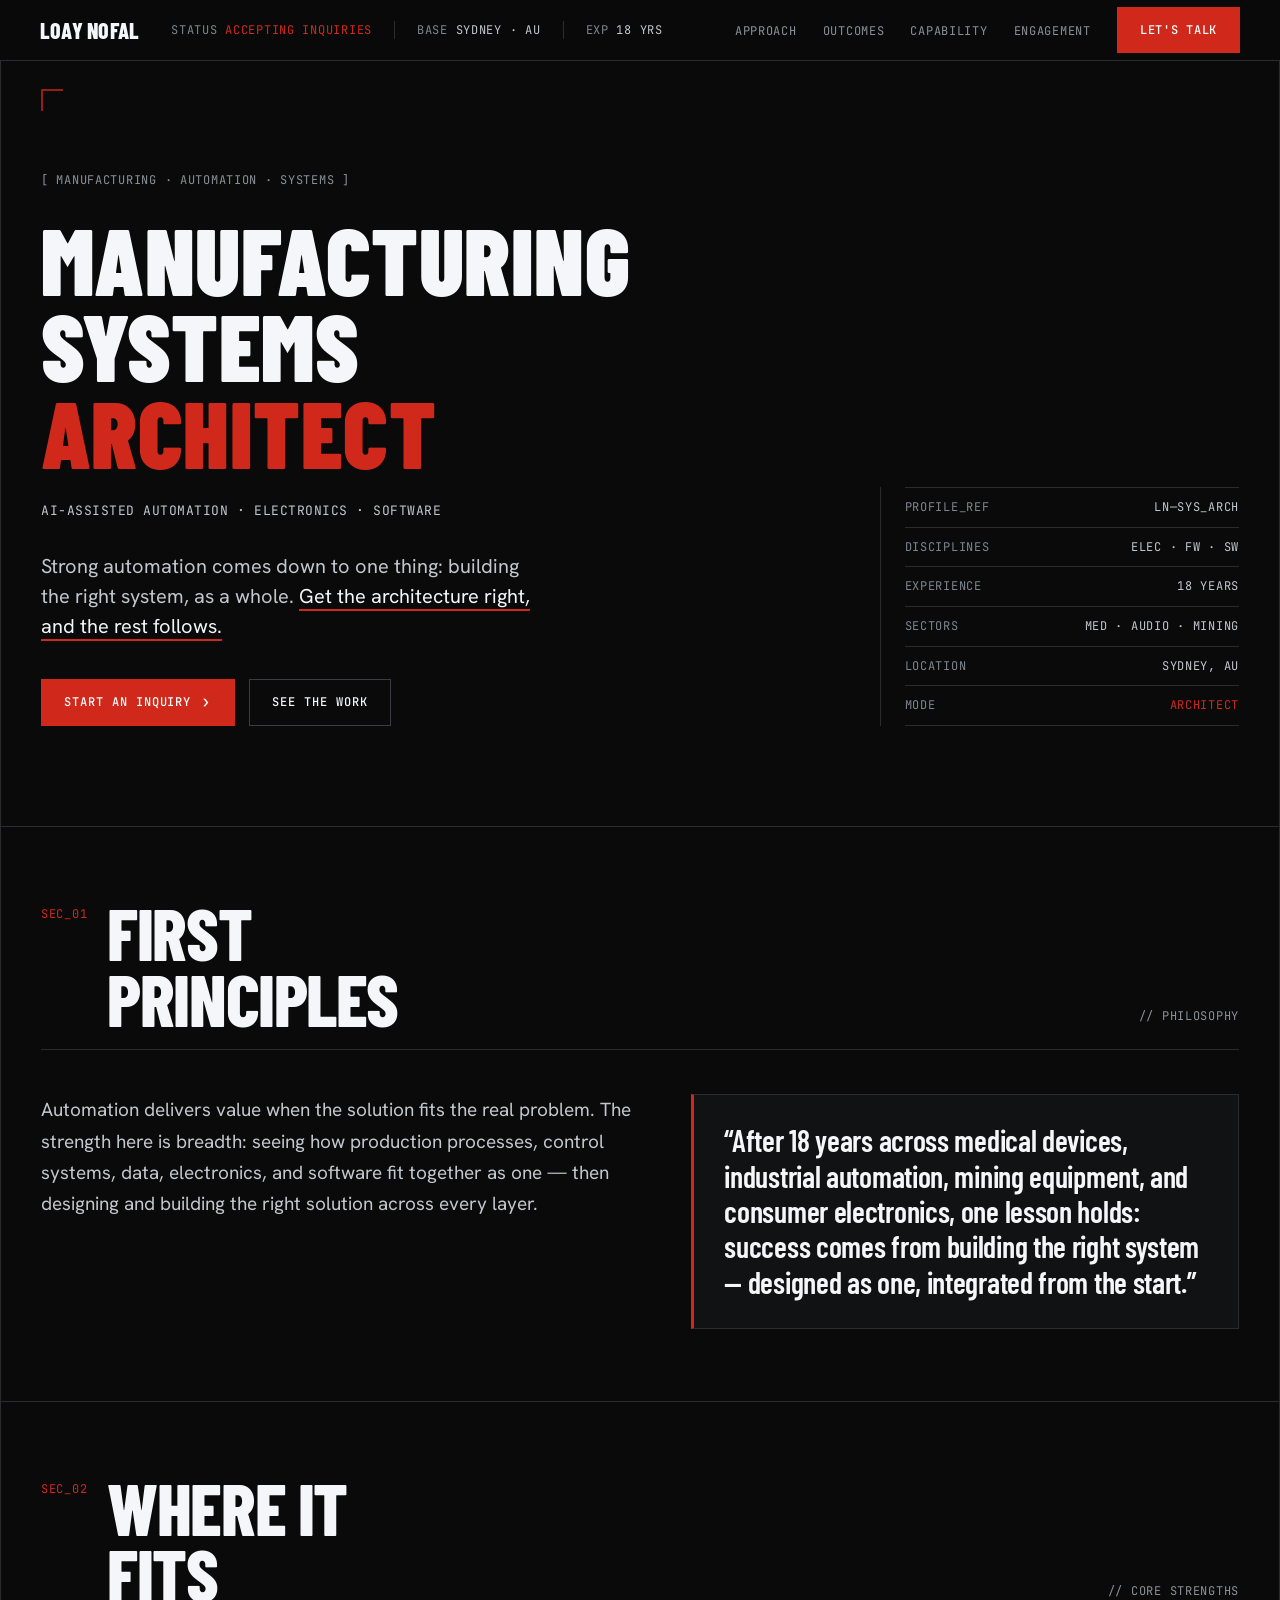
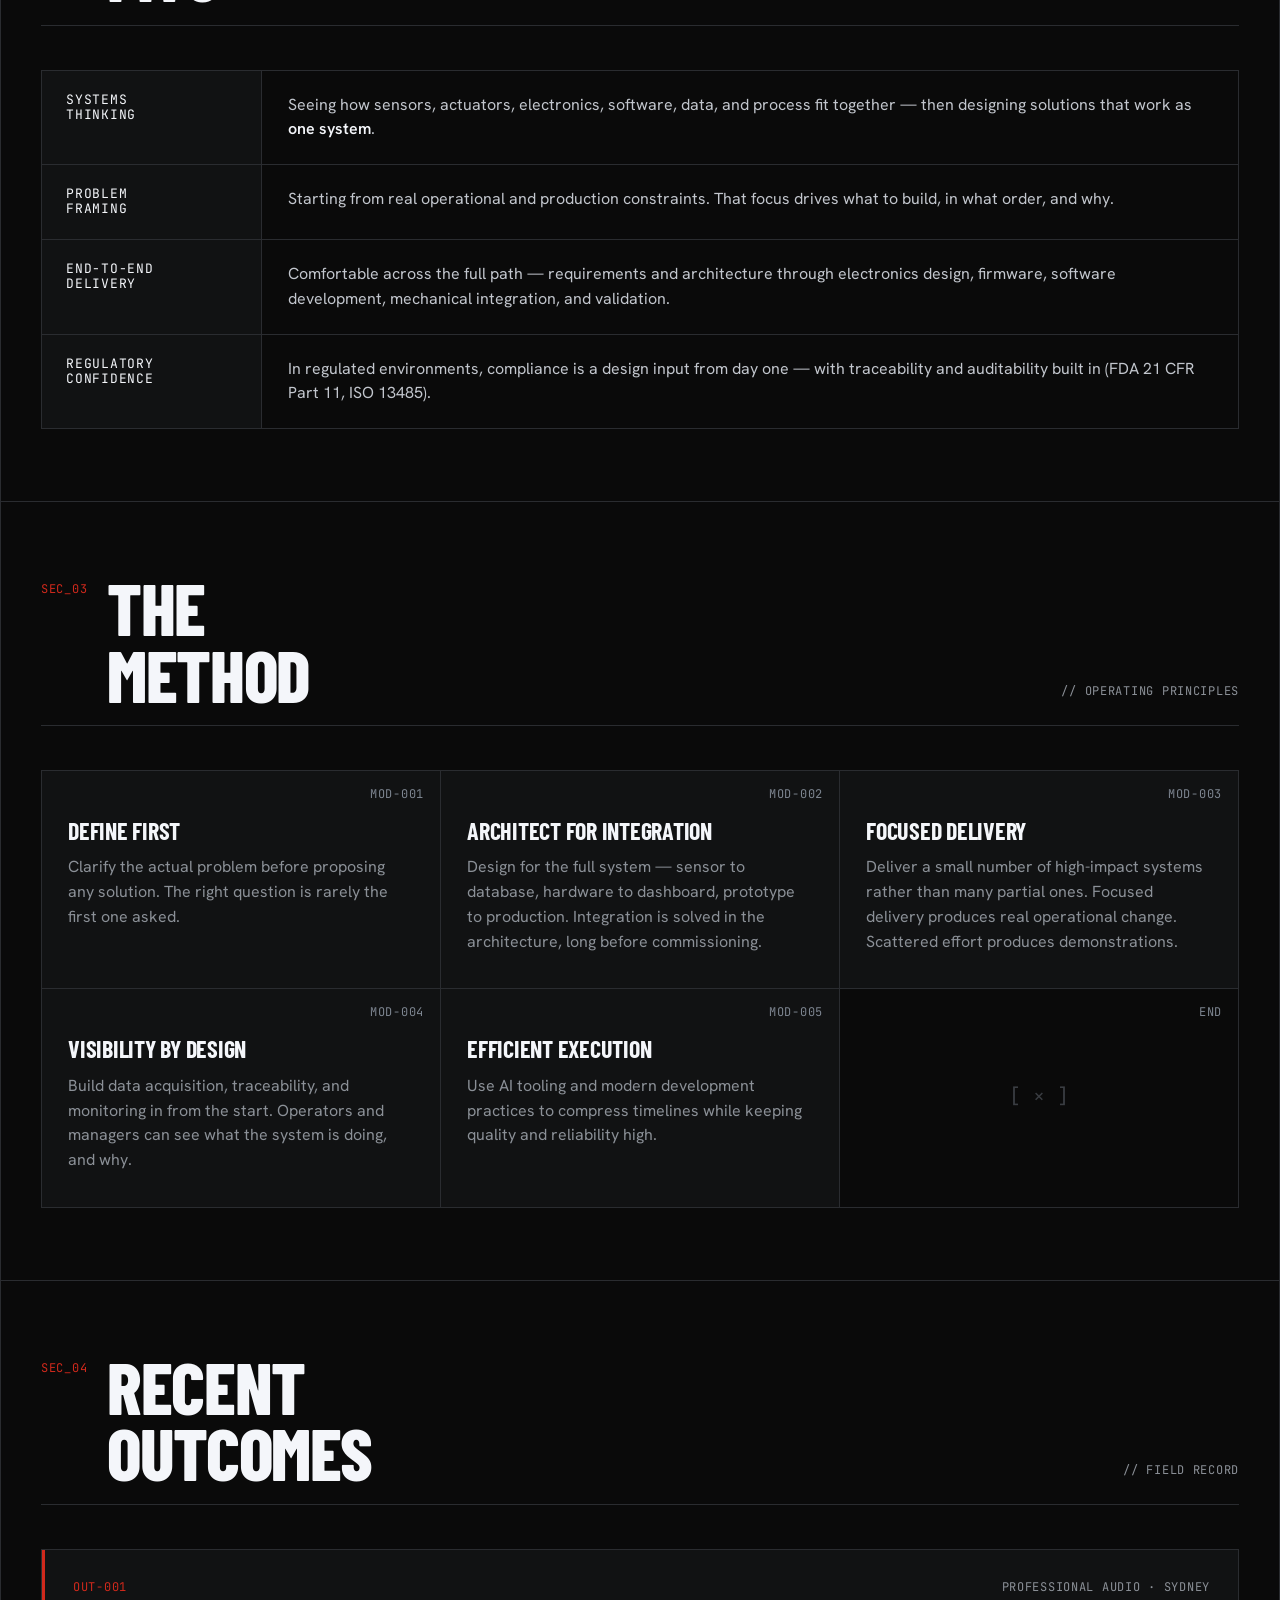
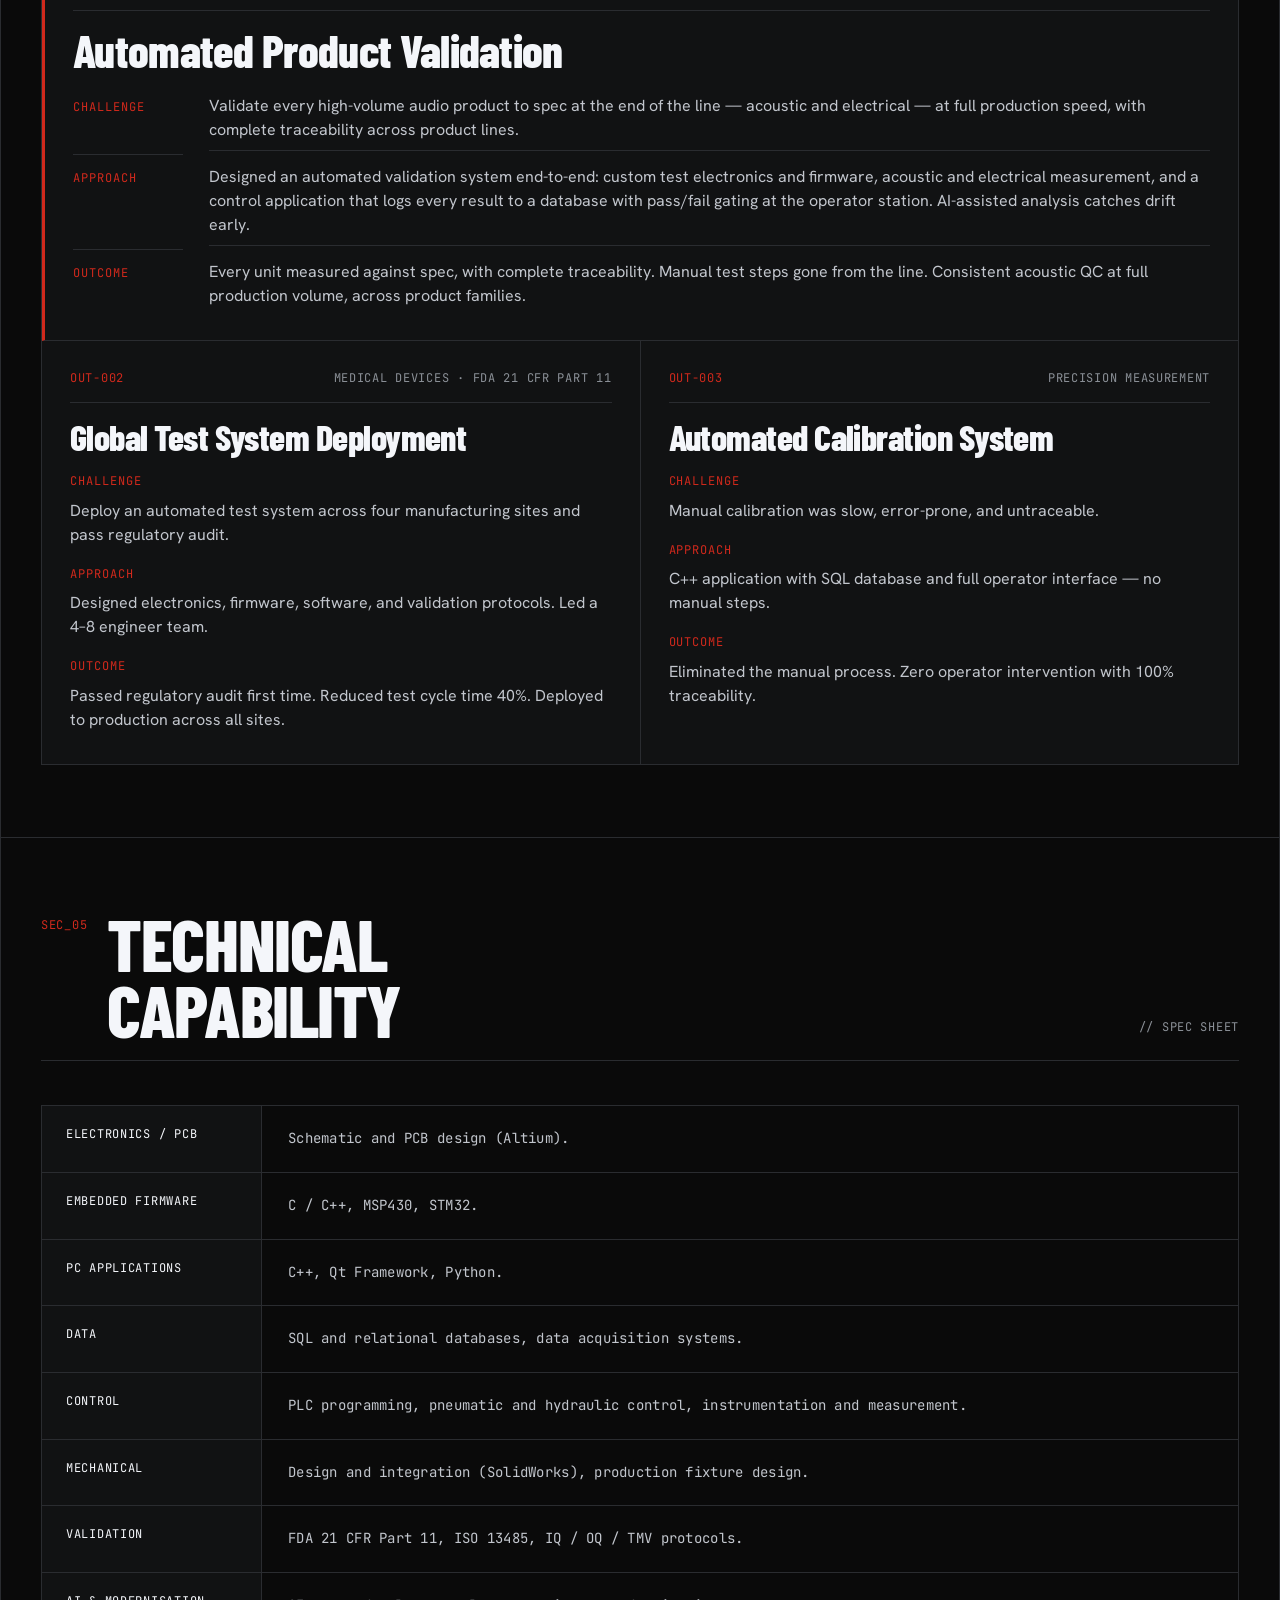
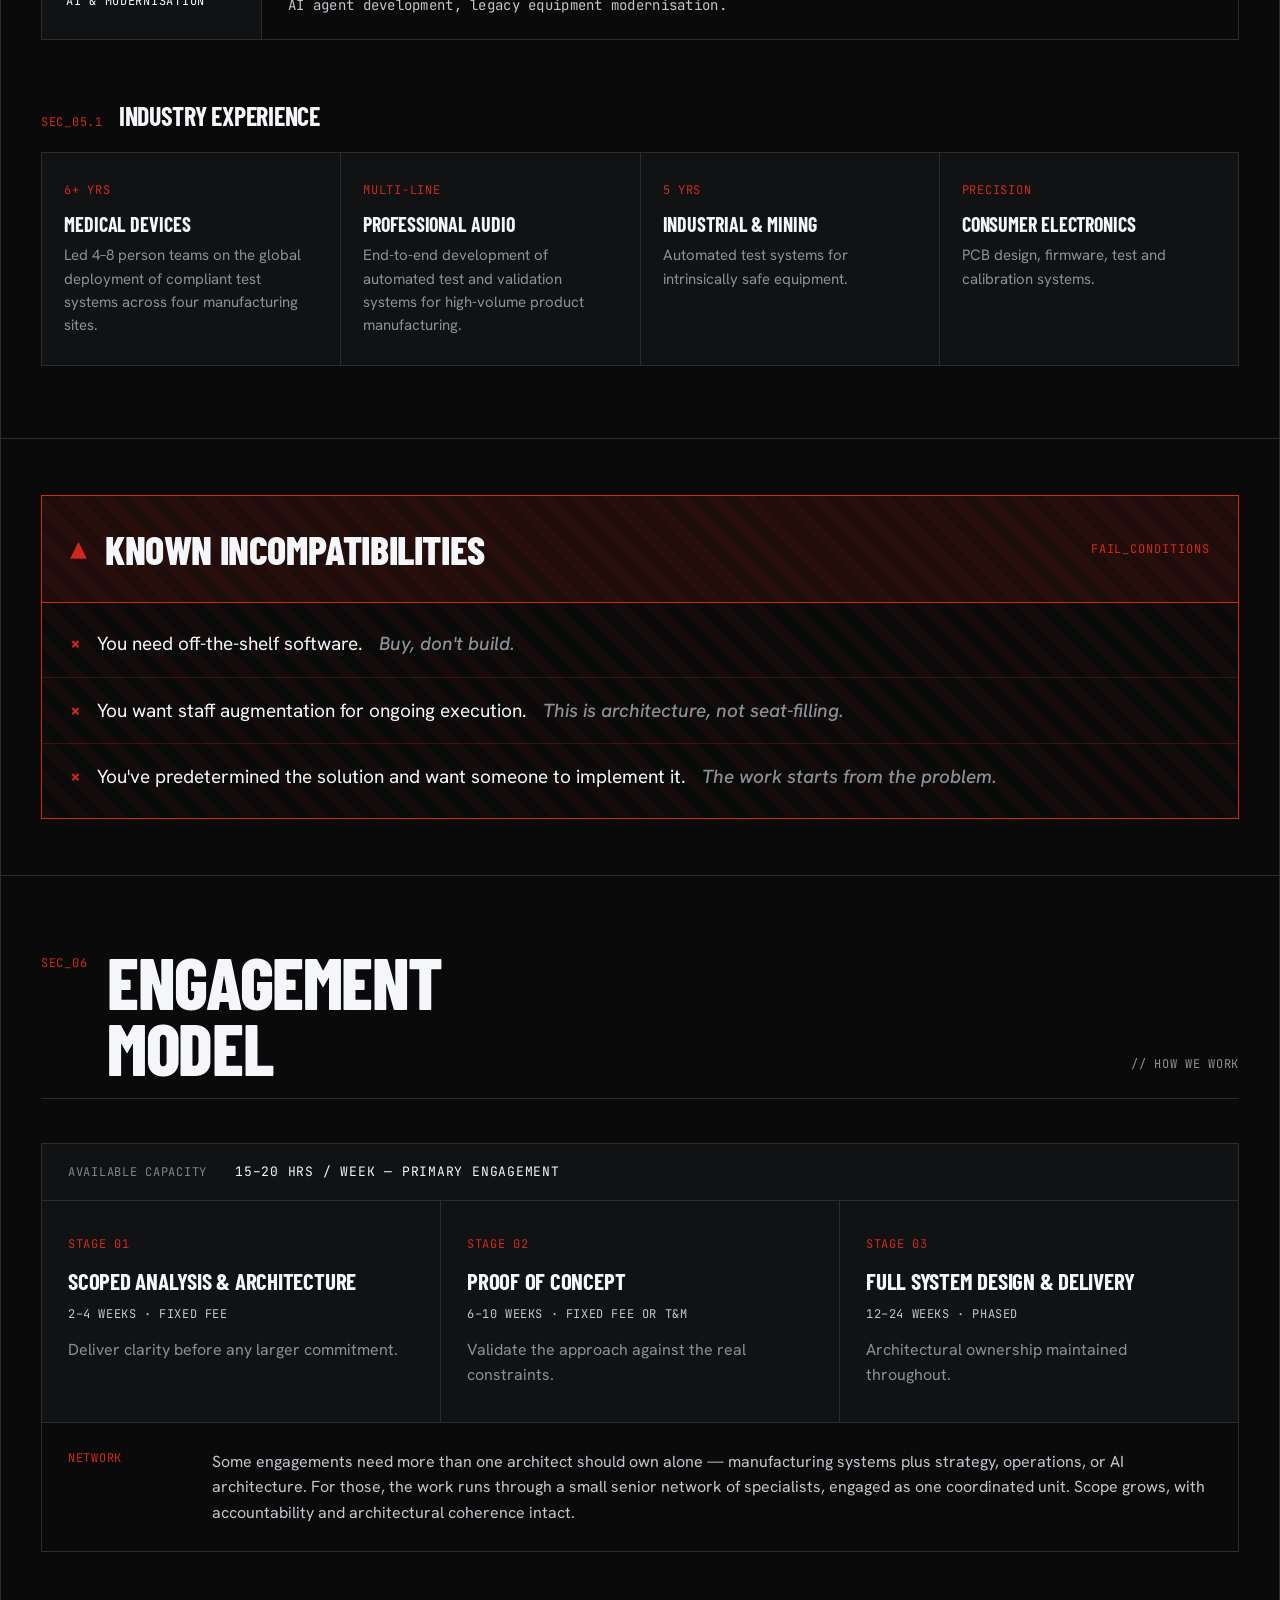
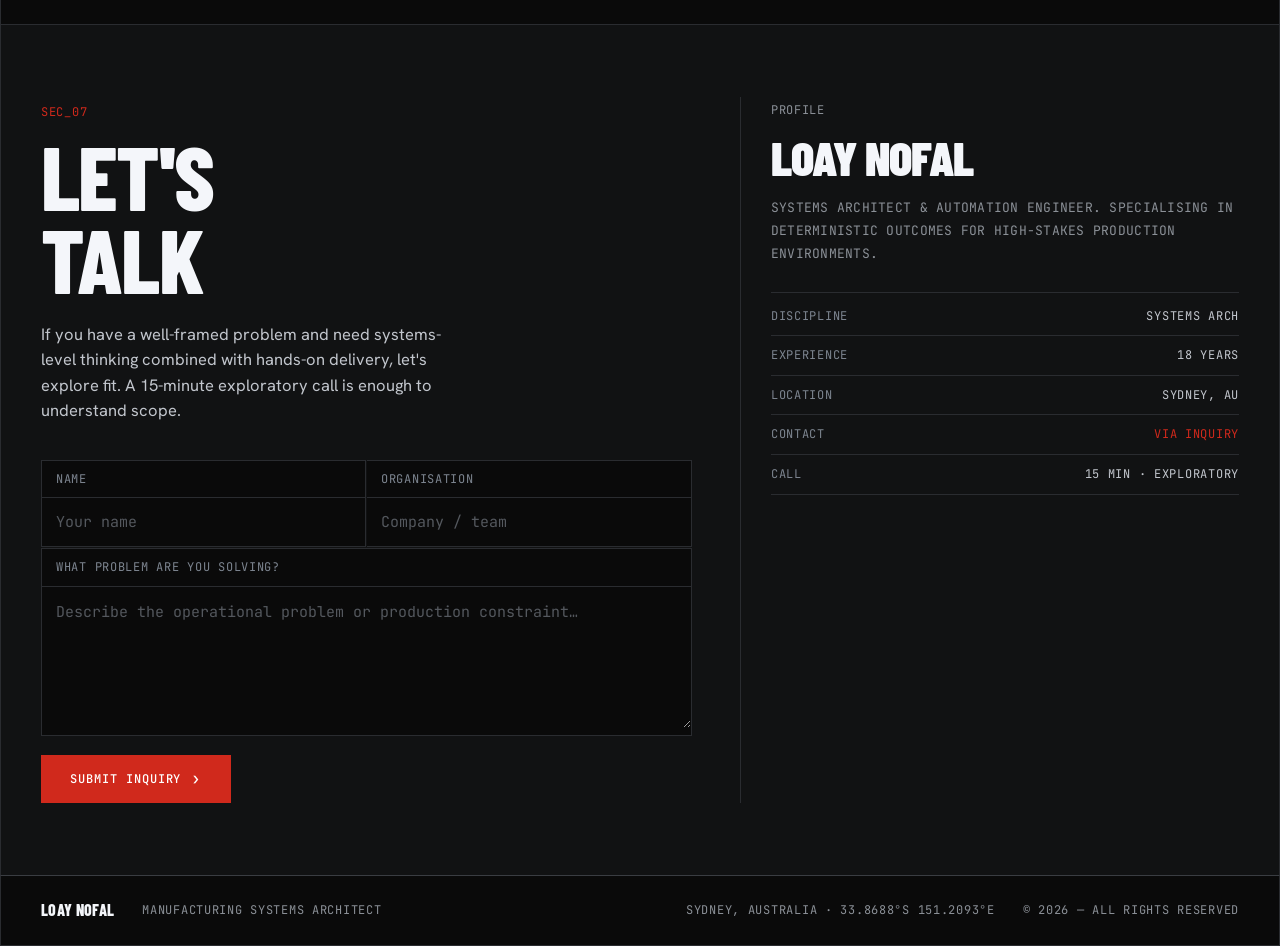
==== commit 6dbd348a: "Refine copy, typography, and the incompatibilities panel - Voice: simpler, more positive sentences; " ====
--- a/index.html
+++ b/index.html
@@ -27,7 +27,7 @@
     <div class="header-inner">
       <a href="#top" class="wordmark">LOAY&nbsp;NOFAL</a>
       <div class="header-telemetry" aria-hidden="true">
-        <span class="tlm"><span class="tlm-key">AVAILABILITY</span> <span class="tlm-val red">Q3/Q4</span></span>
+        <span class="tlm"><span class="tlm-key">STATUS</span> <span class="tlm-val red">ACCEPTING INQUIRIES</span></span>
         <span class="tlm sep"><span class="tlm-key">BASE</span> <span class="tlm-val">SYDNEY · AU</span></span>
         <span class="tlm sep"><span class="tlm-key">EXP</span> <span class="tlm-val">18 YRS</span></span>
       </div>
@@ -58,9 +58,8 @@
           </h1>
           <p class="hero-sub">AI-Assisted Automation · Electronics · Software</p>
           <p class="hero-hook">
-            Most automation failures aren't technical failures. They're systems
-            failures — the wrong thing built, or the right thing built in
-            isolation. <span class="hl">That's the failure this work exists to prevent.</span>
+            Strong automation comes down to one thing: building the right system,
+            as a whole. <span class="hl">Get the architecture right, and the rest follows.</span>
           </p>
           <div class="hero-cta">
             <a class="btn btn-primary" href="#contact">START AN INQUIRY <span class="arr">&rsaquo;</span></a>
@@ -88,18 +87,16 @@
       </div>
       <div class="approach-body">
         <p class="lead">
-          Manufacturing automation only delivers value when the solution fits the
-          real problem — not when the technology is impressive in isolation. The
-          real value isn't narrow specialisation in a single discipline; it's
-          understanding how production processes, control systems, data,
-          electronics, and software fit together as a whole — then designing and
-          building the right solution across all of those layers.
+          Automation delivers value when the solution fits the real problem. The
+          strength here is breadth: seeing how production processes, control
+          systems, data, electronics, and software fit together as one — then
+          designing and building the right solution across every layer.
         </p>
         <blockquote class="pullquote">
           “After 18 years across medical devices, industrial automation, mining
-          equipment, and consumer electronics, one lesson holds: most automation
-          failures are not technical failures. They are systems failures — the
-          wrong thing built, or the right thing built in isolation.”
+          equipment, and consumer electronics, one lesson holds: success comes
+          from building the right system — designed as one, integrated from the
+          start.”
         </blockquote>
       </div>
     </section>
@@ -114,11 +111,11 @@
       <div class="spec-sheet">
         <div class="spec-row">
           <div class="spec-row-k">SYSTEMS<br />THINKING</div>
-          <div class="spec-row-v">Understanding how sensors, actuators, electronics, software, data, and production processes fit together — then designing solutions that work as a <em>system</em>, not a collection of components.</div>
+          <div class="spec-row-v">Seeing how sensors, actuators, electronics, software, data, and process fit together — then designing solutions that work as <em>one system</em>.</div>
         </div>
         <div class="spec-row">
           <div class="spec-row-k">PROBLEM<br />FRAMING</div>
-          <div class="spec-row-v">Working from operational pain points and production constraints rather than technology-first assumptions. That's what decides what to build, in what order, and why.</div>
+          <div class="spec-row-v">Starting from real operational and production constraints. That focus drives what to build, in what order, and why.</div>
         </div>
         <div class="spec-row">
           <div class="spec-row-k">END-TO-END<br />DELIVERY</div>
@@ -126,7 +123,7 @@
         </div>
         <div class="spec-row">
           <div class="spec-row-k">REGULATORY<br />CONFIDENCE</div>
-          <div class="spec-row-v">In regulated environments, compliance is a design constraint, not a final step. Traceability and auditability are built in from day one (FDA 21 CFR Part 11, ISO 13485).</div>
+          <div class="spec-row-v">In regulated environments, compliance is a design input from day one — with traceability and auditability built in (FDA 21 CFR Part 11, ISO 13485).</div>
         </div>
       </div>
     </section>
@@ -147,22 +144,22 @@
         <article class="module" tabindex="0">
           <span class="module-id">MOD-002</span>
           <h3 class="module-title">ARCHITECT FOR INTEGRATION</h3>
-          <p>Design for the full system — sensor-to-database, hardware-to-dashboard, prototype-to-production — so integration problems are solved in architecture, not discovered in commissioning.</p>
+          <p>Design for the full system — sensor to database, hardware to dashboard, prototype to production. Integration is solved in the architecture, long before commissioning.</p>
         </article>
         <article class="module" tabindex="0">
           <span class="module-id">MOD-003</span>
           <h3 class="module-title">FOCUSED DELIVERY</h3>
-          <p>Deliver a small number of high-impact systems rather than many partial ones. Focused delivery produces real operational change; scattered effort produces demonstrations.</p>
+          <p>Deliver a small number of high-impact systems rather than many partial ones. Focused delivery produces real operational change. Scattered effort produces demonstrations.</p>
         </article>
         <article class="module" tabindex="0">
           <span class="module-id">MOD-004</span>
           <h3 class="module-title">VISIBILITY BY DESIGN</h3>
-          <p>Build data acquisition, traceability, and monitoring in from the start — not added later. Operators and managers need visibility into what the system is doing and why.</p>
+          <p>Build data acquisition, traceability, and monitoring in from the start. Operators and managers can see what the system is doing, and why.</p>
         </article>
         <article class="module" tabindex="0">
           <span class="module-id">MOD-005</span>
           <h3 class="module-title">EFFICIENT EXECUTION</h3>
-          <p>Leverage AI tooling and modern development practices to compress timelines without sacrificing quality or reliability.</p>
+          <p>Use AI tooling and modern development practices to compress timelines while keeping quality and reliability high.</p>
         </article>
         <div class="module module-ghost" aria-hidden="true">
           <span class="module-id">END</span>
@@ -187,11 +184,11 @@
           <h3 class="outcome-title">Automated Product Validation</h3>
           <dl class="outcome-cap">
             <dt>CHALLENGE</dt>
-            <dd>Validate high-volume audio products to spec at the end of the line — acoustic and electrical — without test becoming the throughput bottleneck, and with full traceability across multiple product lines.</dd>
+            <dd>Validate every high-volume audio product to spec at the end of the line — acoustic and electrical — at full production speed, with complete traceability across product lines.</dd>
             <dt>APPROACH</dt>
-            <dd>Designed an automated validation system end-to-end: custom test electronics and firmware, acoustic and electrical measurement, and a control application capturing every result to a database with pass/fail gating at the operator station. AI-assisted analysis flags drift and anomalies before they reach finished goods.</dd>
+            <dd>Designed an automated validation system end-to-end: custom test electronics and firmware, acoustic and electrical measurement, and a control application that logs every result to a database with pass/fail gating at the operator station. AI-assisted analysis catches drift early.</dd>
             <dt>OUTCOME</dt>
-            <dd>Every unit measured against spec with complete traceability, manual test steps removed from the line, and consistent acoustic QC sustained at production volume across product families.</dd>
+            <dd>Every unit measured against spec, with complete traceability. Manual test steps gone from the line. Consistent acoustic QC at full production volume, across product families.</dd>
           </dl>
         </article>
 
@@ -205,7 +202,7 @@
             <dt>CHALLENGE</dt>
             <dd>Deploy an automated test system across four manufacturing sites and pass regulatory audit.</dd>
             <dt>APPROACH</dt>
-            <dd>Designed electronics, firmware, software, and validation protocols; led a 4–8 engineer team.</dd>
+            <dd>Designed electronics, firmware, software, and validation protocols. Led a 4–8 engineer team.</dd>
             <dt>OUTCOME</dt>
             <dd>Passed regulatory audit first time. Reduced test cycle time 40%. Deployed to production across all sites.</dd>
           </dl>
@@ -254,7 +251,7 @@
           <div class="industry-cell">
             <span class="ind-yrs">6+ YRS</span>
             <h4>MEDICAL DEVICES</h4>
-            <p>Led 4–8 person teams; global deployment of compliant test systems across four manufacturing sites.</p>
+            <p>Led 4–8 person teams on the global deployment of compliant test systems across four manufacturing sites.</p>
           </div>
           <div class="industry-cell">
             <span class="ind-yrs">MULTI-LINE</span>
@@ -280,7 +277,7 @@
       <div class="warn-panel">
         <div class="warn-head">
           <span class="warn-tri" aria-hidden="true">&#9650;</span>
-          <h2 class="warn-title" id="notfit-title">WHEN NOT TO ENGAGE</h2>
+          <h2 class="warn-title" id="notfit-title">KNOWN INCOMPATIBILITIES</h2>
           <span class="warn-code">FAIL_CONDITIONS</span>
         </div>
         <ol class="warn-list">
@@ -328,12 +325,11 @@
       <div class="network-note">
         <span class="net-label">NETWORK</span>
         <p>
-          For engagements requiring broader capability than one architect should
-          own alone — typically combining manufacturing systems with strategy,
-          operations, or AI architecture — the work runs through a small senior
-          network of complementary specialists. The network engages as a
-          coordinated unit, not one architect plus subcontractors. Scope scales
-          without fragmenting accountability or architectural coherence.
+          Some engagements need more than one architect should own alone —
+          manufacturing systems plus strategy, operations, or AI architecture. For
+          those, the work runs through a small senior network of specialists,
+          engaged as one coordinated unit. Scope grows, with accountability and
+          architectural coherence intact.
         </p>
       </div>
     </section>
--- a/css/main.css
+++ b/css/main.css
@@ -134,7 +134,7 @@
   margin-left: 8px;
   flex: 1;
 }
-.tlm { font-size: 11px; color: var(--text-dim); }
+.tlm { font-size: 12px; color: var(--text-dim); }
 .tlm-key { color: var(--label); }
 .tlm-val { color: var(--text-mid); }
 .tlm-val.red { color: var(--red); }
@@ -271,9 +271,9 @@
 .display {
   margin: 0;
   font-weight: 900;
-  font-size: clamp(58px, 12vw, 132px);
-  line-height: 0.86;
-  letter-spacing: -0.035em;
+  font-size: clamp(46px, 7.5vw, 94px);
+  line-height: 0.92;
+  letter-spacing: 0.005em;
   text-transform: uppercase;
 }
 .hero-sub {
@@ -309,7 +309,7 @@
   gap: 12px;
   padding: 10px 0;
   border-bottom: 1px solid var(--border);
-  font-size: 11px;
+  font-size: 12px;
 }
 .spec-line:first-child { border-top: 1px solid var(--border); }
 .spec-k { color: var(--label); }
@@ -366,12 +366,12 @@
 .spec-row-v {
   padding: 22px 26px;
   color: var(--text-mid);
-  font-size: 15.5px;
+  font-size: 16px;
 }
 .spec-row:hover .spec-row-k { background: var(--red); color: #fff; }
 
 .capability .spec-row-k { font-size: 12px; }
-.capability .spec-row-v { font-family: var(--f-mono); font-size: 13px; letter-spacing: 0.02em; color: var(--text-mid); text-transform: none; }
+.capability .spec-row-v { font-family: var(--f-mono); font-size: 14px; letter-spacing: 0.02em; color: var(--text-mid); text-transform: none; }
 
 /* ============================================================
    MODULES (How I'd contribute)
@@ -395,7 +395,7 @@
 .module-id {
   position: absolute;
   top: 14px; right: 16px;
-  font-size: 11px;
+  font-size: 12px;
   color: var(--label);
 }
 .module-title {
@@ -408,7 +408,7 @@
   line-height: 1.02;
   max-width: 90%;
 }
-.module p { margin: 0; color: var(--text-dim); font-size: 15px; }
+.module p { margin: 0; color: var(--text-dim); font-size: 16px; }
 .module:hover,
 .module:focus-visible {
   background: var(--red);
@@ -461,8 +461,8 @@
   margin-bottom: 16px;
   border-bottom: 1px solid var(--border);
 }
-.outcome-id { font-size: 11px; color: var(--red); }
-.outcome-sector { font-size: 11px; color: var(--text-dim); text-align: right; }
+.outcome-id { font-size: 12px; color: var(--red); }
+.outcome-sector { font-size: 12px; color: var(--text-dim); text-align: right; }
 .outcome-title {
   font-family: var(--f-display);
   font-weight: 800;
@@ -475,13 +475,13 @@
 .outcome-cap { margin: 0; display: grid; gap: 4px; }
 .outcome-cap dt {
   font-family: var(--f-mono);
-  font-size: 11px;
+  font-size: 12px;
   letter-spacing: 0.08em;
   color: var(--red);
   margin-top: 14px;
 }
 .outcome-cap dt:first-child { margin-top: 0; }
-.outcome-cap dd { margin: 4px 0 0; color: var(--text-mid); font-size: 15px; line-height: 1.5; }
+.outcome-cap dd { margin: 4px 0 0; color: var(--text-mid); font-size: 16px; line-height: 1.5; }
 .outcome.featured .outcome-cap { grid-template-columns: 110px 1fr; column-gap: 26px; align-items: baseline; }
 .outcome.featured .outcome-cap dt { margin-top: 0; padding-top: 14px; border-top: 1px solid var(--border); }
 .outcome.featured .outcome-cap dd { padding-top: 14px; border-top: 1px solid var(--border); }
@@ -500,7 +500,7 @@
   border-bottom: 1px solid var(--border);
   margin-bottom: 0;
 }
-.industry-head .sec-index { padding-top: 0; }
+.industry-head .sec-index { padding-top: 0; align-self: baseline; }
 .industry-title {
   font-family: var(--f-display);
   font-weight: 700;
@@ -521,7 +521,7 @@
   border-right: 1px solid var(--border);
   background: var(--panel);
 }
-.ind-yrs { font-size: 11px; color: var(--red); }
+.ind-yrs { font-size: 12px; color: var(--red); }
 .industry-cell h4 {
   font-family: var(--f-display);
   font-weight: 700;
@@ -531,7 +531,7 @@
   margin: 12px 0 10px;
   line-height: 1.02;
 }
-.industry-cell p { margin: 0; color: var(--text-dim); font-size: 14px; }
+.industry-cell p { margin: 0; color: var(--text-dim); font-size: 15px; }
 
 /* ============================================================
    WHEN NOT TO HIRE ME (warning panel)
@@ -606,7 +606,7 @@
   transition: background 0.12s, color 0.12s;
   outline-offset: -2px;
 }
-.engage-stage { font-size: 11px; color: var(--red); }
+.engage-stage { font-size: 12px; color: var(--red); }
 .engage-card h3 {
   font-family: var(--f-display);
   font-weight: 700;
@@ -618,13 +618,13 @@
 }
 .engage-term {
   font-family: var(--f-mono);
-  font-size: 11px;
+  font-size: 12px;
   letter-spacing: 0.05em;
   color: var(--text-mid);
   margin: 0 0 14px;
   text-transform: uppercase;
 }
-.engage-card > p:last-child { margin: 0; color: var(--text-dim); font-size: 15px; }
+.engage-card > p:last-child { margin: 0; color: var(--text-dim); font-size: 16px; }
 .engage-card:hover { background: var(--panel-2); }
 
 .network-note {
@@ -637,7 +637,7 @@
   background: var(--bg);
 }
 .net-label { font-size: 12px; color: var(--red); }
-.network-note p { margin: 0; color: var(--text-mid); font-size: 15px; line-height: 1.6; }
+.network-note p { margin: 0; color: var(--text-mid); font-size: 16px; line-height: 1.6; }
 
 /* ============================================================
    CONTACT
@@ -662,7 +662,7 @@
 .field-row .field + .field { border-left: none; }
 .field label {
   display: block;
-  font-size: 11px;
+  font-size: 12px;
   color: var(--label);
   padding: 9px 14px;
   border-bottom: 1px solid var(--border);
@@ -674,7 +674,7 @@
   border: none;
   color: var(--text);
   font-family: var(--f-mono);
-  font-size: 14px;
+  font-size: 15px;
   padding: 14px;
   resize: vertical;
 }
@@ -713,8 +713,8 @@
 }
 .side-role {
   font-family: var(--f-mono);
-  font-size: 12px;
-  line-height: 1.7;
+  font-size: 13px;
+  line-height: 1.75;
   color: var(--text-dim);
   letter-spacing: 0.02em;
   margin: 0;
@@ -738,7 +738,7 @@
   padding: 22px var(--edge);
 }
 .foot-mark { font-family: var(--f-display); font-weight: 800; font-size: 16px; letter-spacing: 0.02em; }
-.foot-meta { font-size: 11px; color: var(--text-dim); }
+.foot-meta { font-size: 12px; color: var(--text-dim); }
 .foot-meta:nth-child(2) { margin-right: auto; }
 
 /* ============================================================
@@ -781,6 +781,8 @@
 @media (max-width: 720px) {
   :root { --edge: 20px; }
   .header-telemetry { display: none; }
+  .warn-code { display: none; }
+  .warn-head { gap: 12px; }
   .nav-toggle { display: flex; }
   .header-nav { margin-left: auto; }
   .nav-links {
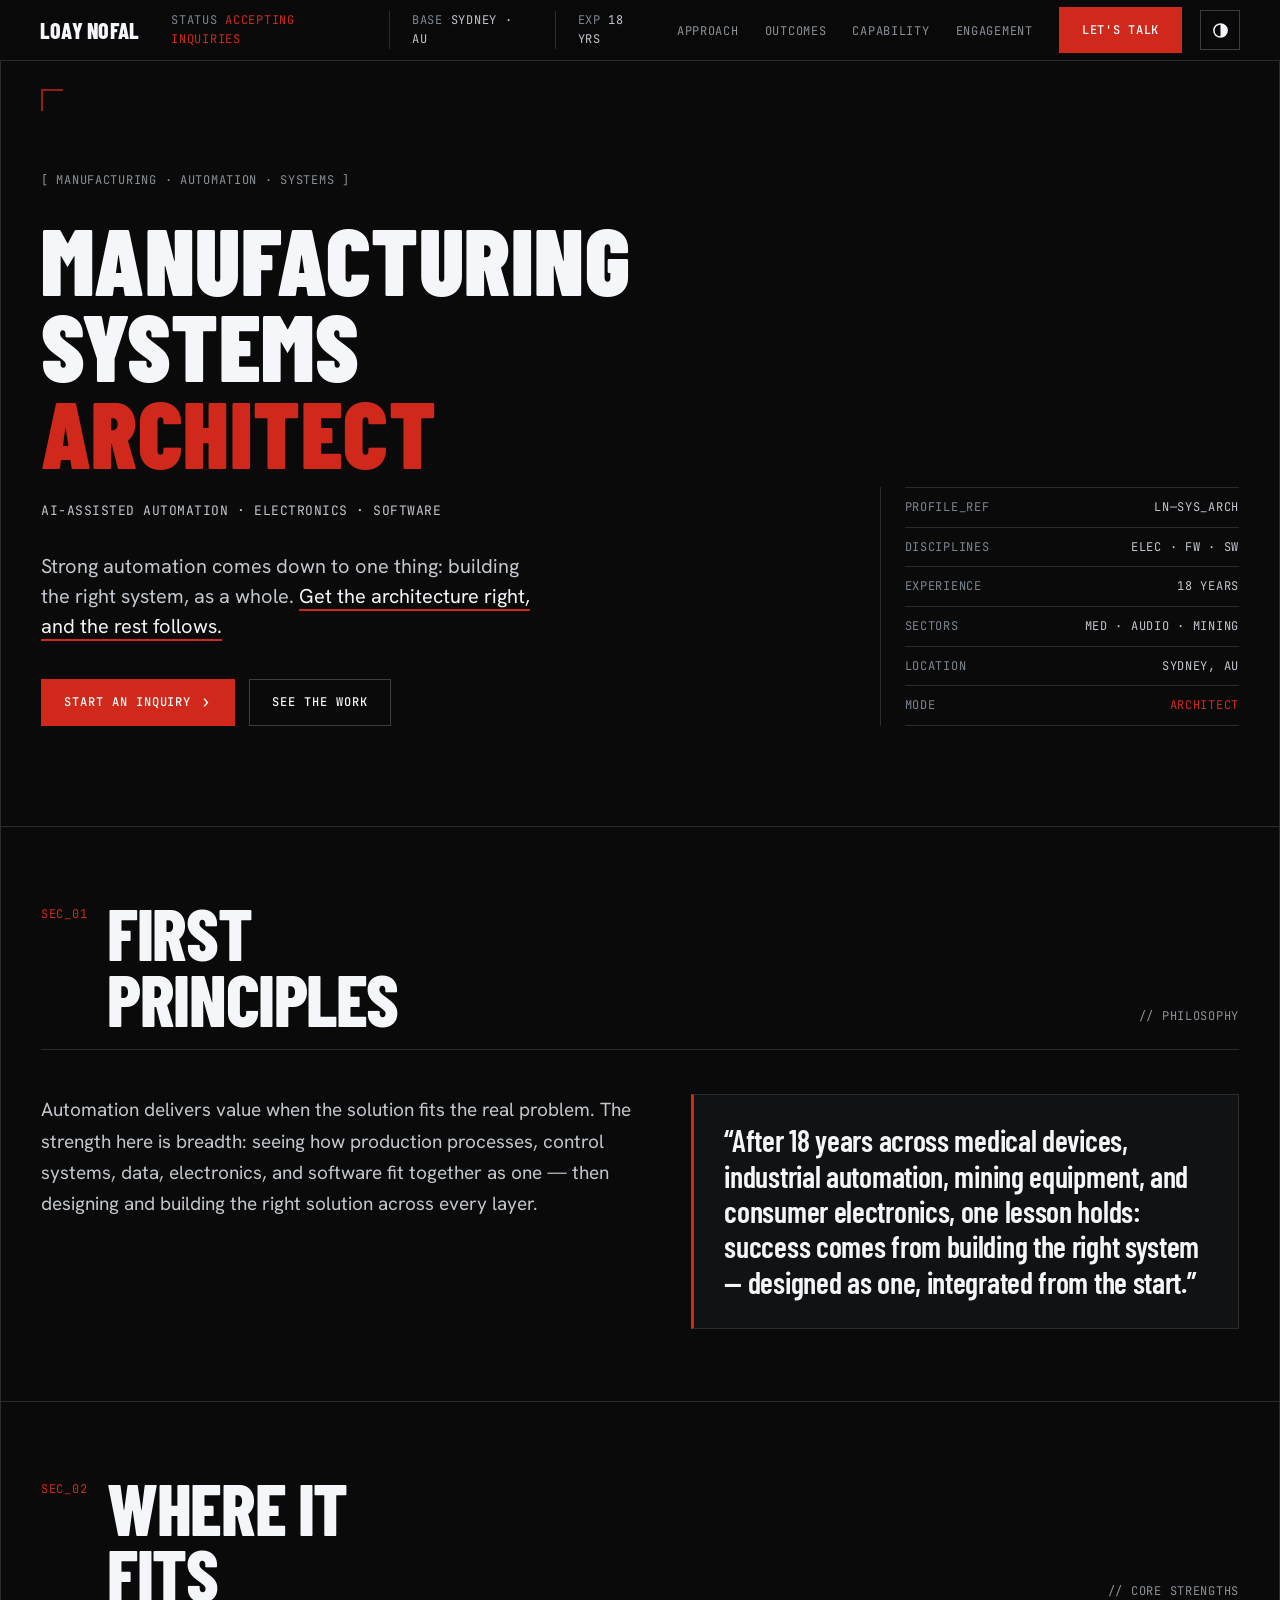
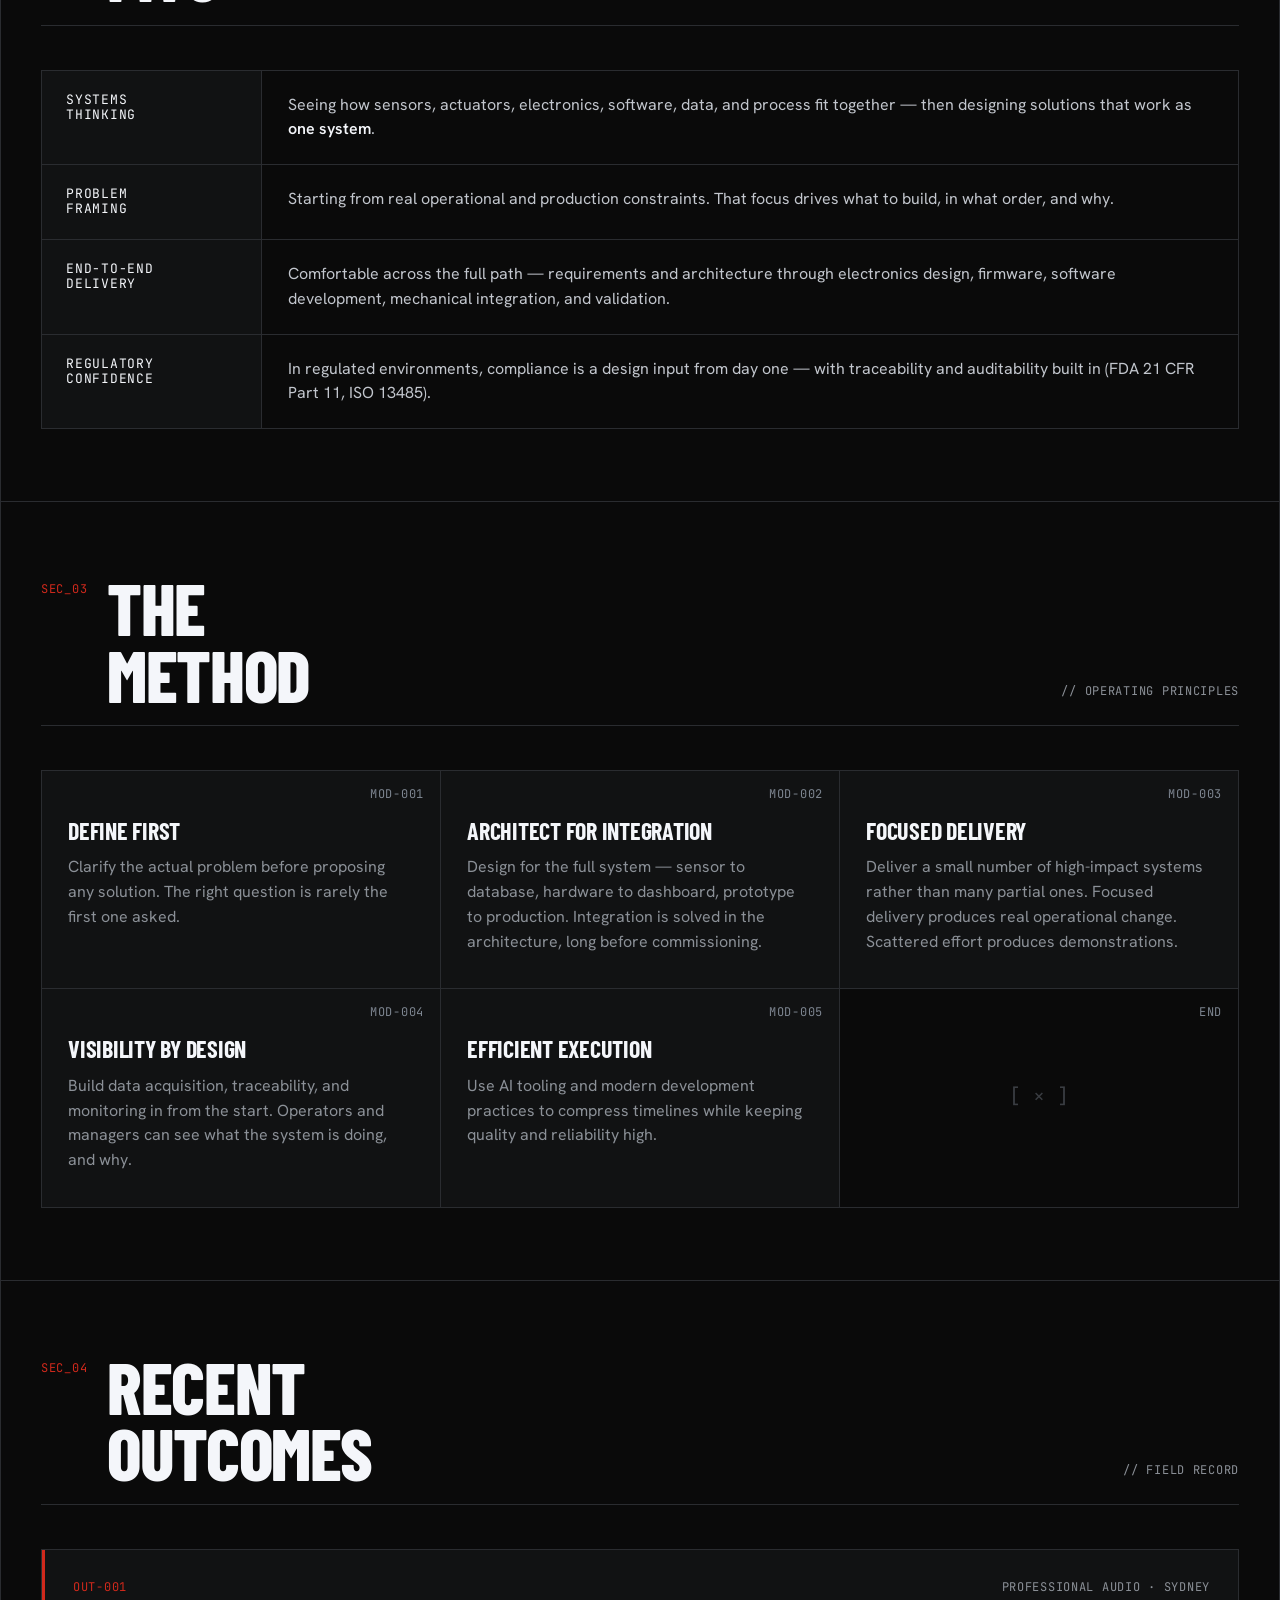
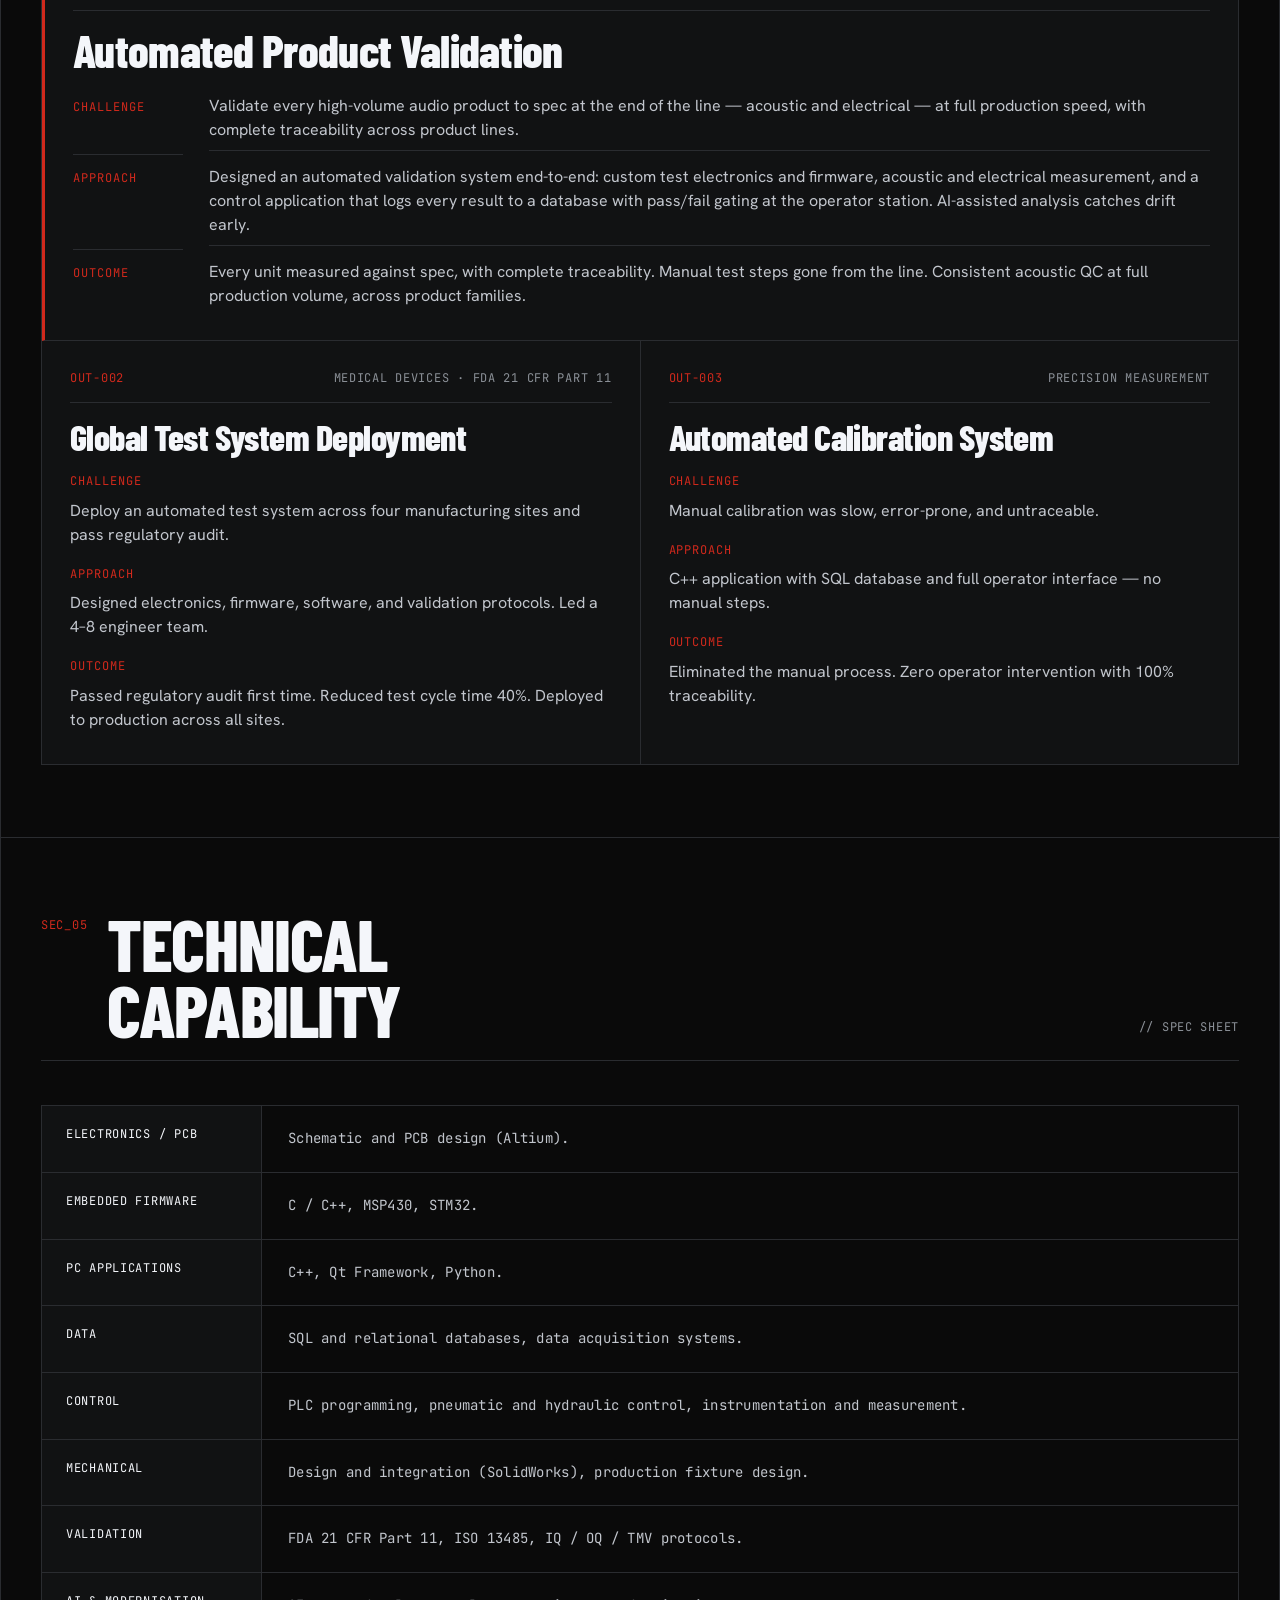
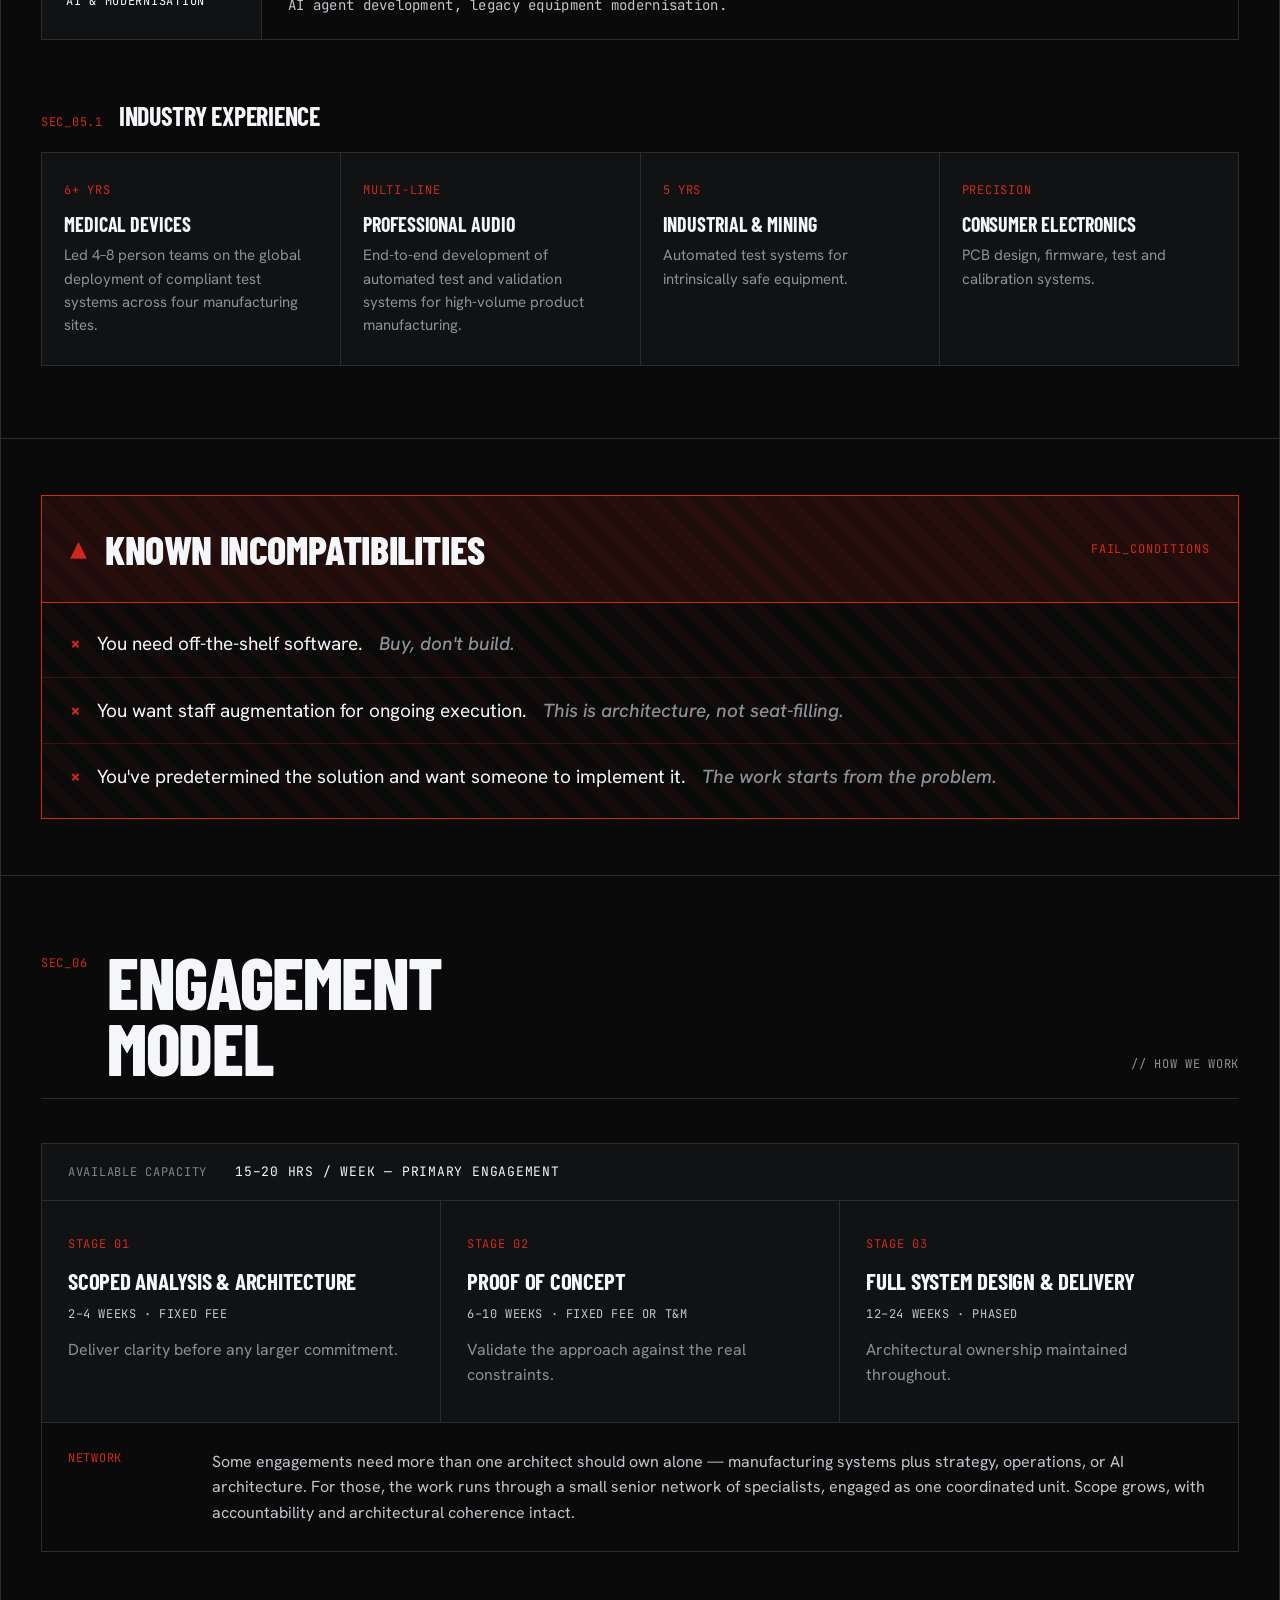
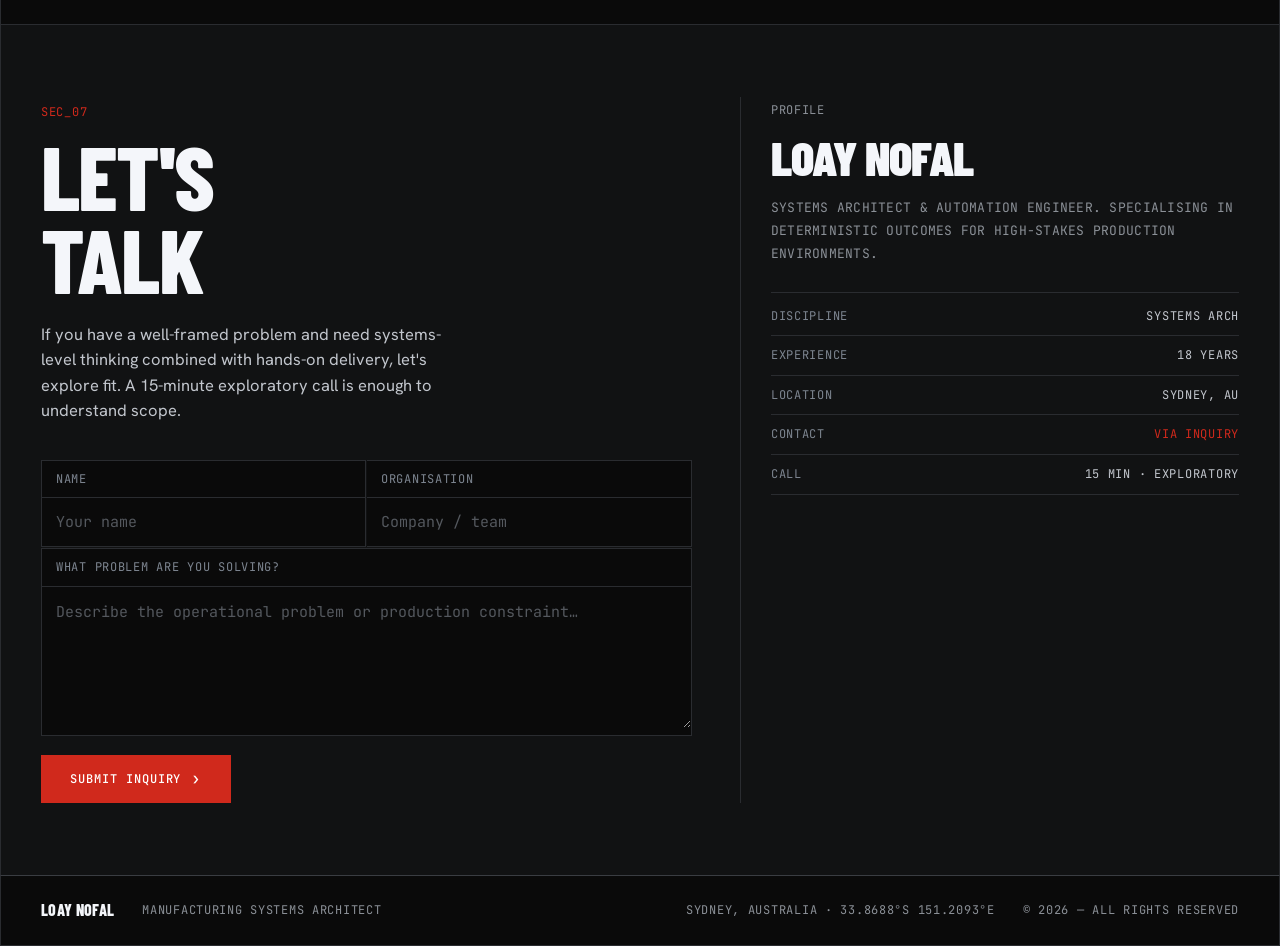
==== commit 5c8c76ef: "Add light (grey + orange) theme with a header toggle - New :root[data-theme="light"] palette overrid" ====
--- a/index.html
+++ b/index.html
@@ -6,16 +6,44 @@
   <title>Loay Nofal — Manufacturing Systems Architect</title>
   <meta name="description" content="Manufacturing Systems Architect. AI-assisted automation, electronics, and software. Systems-level thinking with hands-on, end-to-end delivery for high-stakes production environments." />
 
+  <meta name="theme-color" content="#0a0a0a" />
+  <link rel="canonical" href="https://sudipc07.github.io/loay/" />
+
   <!-- Open Graph -->
+  <meta property="og:type" content="website" />
+  <meta property="og:site_name" content="Loay Nofal" />
+  <meta property="og:url" content="https://sudipc07.github.io/loay/" />
   <meta property="og:title" content="Loay Nofal — Manufacturing Systems Architect" />
-  <meta property="og:description" content="Systems-level thinking with hands-on delivery. Automation that fits the real problem." />
-  <meta property="og:type" content="website" />
+  <meta property="og:description" content="Systems-level thinking with hands-on, end-to-end delivery. 18 years across medical devices, professional audio, industrial, and consumer electronics — AI-assisted automation, electronics, and software." />
+  <meta property="og:image" content="https://sudipc07.github.io/loay/assets/og-image.png" />
+  <meta property="og:image:secure_url" content="https://sudipc07.github.io/loay/assets/og-image.png" />
+  <meta property="og:image:type" content="image/png" />
+  <meta property="og:image:width" content="1200" />
+  <meta property="og:image:height" content="630" />
+  <meta property="og:image:alt" content="Loay Nofal — Manufacturing Systems Architect" />
+  <meta property="og:locale" content="en_AU" />
+
+  <!-- Twitter -->
+  <meta name="twitter:card" content="summary_large_image" />
+  <meta name="twitter:title" content="Loay Nofal — Manufacturing Systems Architect" />
+  <meta name="twitter:description" content="Systems-level thinking with hands-on delivery. Automation that fits the real problem." />
+  <meta name="twitter:image" content="https://sudipc07.github.io/loay/assets/og-image.png" />
+  <meta name="twitter:image:alt" content="Loay Nofal — Manufacturing Systems Architect" />
 
   <!-- Fonts -->
   <link rel="preconnect" href="https://fonts.googleapis.com" />
   <link rel="preconnect" href="https://fonts.gstatic.com" crossorigin />
   <link href="https://fonts.googleapis.com/css2?family=Barlow+Condensed:wght@600;700;800;900&family=Hanken+Grotesk:wght@400;500;600;700&family=JetBrains+Mono:wght@400;500;700&display=swap" rel="stylesheet" />
 
+  <!-- Apply saved theme before paint to avoid a flash -->
+  <script>
+    (function () {
+      try {
+        var t = localStorage.getItem("theme");
+        if (t === "light" || t === "dark") document.documentElement.setAttribute("data-theme", t);
+      } catch (e) {}
+    })();
+  </script>
   <link rel="stylesheet" href="css/main.css" />
   <link rel="icon" href="data:image/svg+xml,&lt;svg xmlns='http://www.w3.org/2000/svg' viewBox='0 0 32 32'&gt;&lt;rect width='32' height='32' fill='%230a0a0a'/&gt;&lt;rect x='6' y='6' width='20' height='20' fill='none' stroke='%23d0291c' stroke-width='2'/&gt;&lt;rect x='13' y='13' width='6' height='6' fill='%23d0291c'/&gt;&lt;/svg&gt;" />
 </head>
@@ -42,6 +70,12 @@
           <li><a href="#engagement">ENGAGEMENT</a></li>
           <li><a class="btn btn-primary nav-cta" href="#contact">LET'S TALK</a></li>
         </ul>
+        <button class="theme-toggle" id="theme-toggle" type="button" aria-label="Switch color theme" aria-pressed="false" title="Switch color theme">
+          <svg viewBox="0 0 18 18" width="17" height="17" aria-hidden="true">
+            <circle cx="9" cy="9" r="7" fill="none" stroke="currentColor" stroke-width="1.6" />
+            <path d="M9 2 A7 7 0 0 1 9 16 Z" fill="currentColor" />
+          </svg>
+        </button>
       </nav>
     </div>
   </header>
--- a/css/main.css
+++ b/css/main.css
@@ -26,6 +26,11 @@
   --text-dim:      #8b9097;
   --label:         #7d8590;
 
+  /* Chrome / themeable */
+  --header-bg:     rgba(10, 10, 10, 0.86);
+  --placeholder:   #54585e;
+  --accent-rgb:    208, 41, 28;
+
   /* Fonts */
   --f-display: "Barlow Condensed", "Arial Narrow", sans-serif;
   --f-body:    "Hanken Grotesk", system-ui, -apple-system, sans-serif;
@@ -35,6 +40,30 @@
   --edge: 40px;
   --section-gap: 0px; /* sections divided by borders, not gaps */
   --maxw: 1320px;
+}
+
+/* ---------- Light theme (toggle) ---------- */
+:root[data-theme="light"] {
+  --bg:            #e7e9ec;
+  --panel:         #ffffff;
+  --panel-2:       #f4f5f7;
+  --panel-3:       #ebedf0;
+
+  --border:        #c7cad0;
+  --border-bright: #a9adb5;
+
+  --red:           #c8480a;
+  --red-deep:      #a23a08;
+  --red-bright:    #e8601a;
+
+  --text:          #16181b;
+  --text-mid:      #3c4047;
+  --text-dim:      #646973;
+  --label:         #5f656e;
+
+  --header-bg:     rgba(231, 233, 236, 0.86);
+  --placeholder:   #a2a6ad;
+  --accent-rgb:    200, 72, 10;
 }
 
 /* ---------- Reset ---------- */
@@ -106,7 +135,7 @@
   position: sticky;
   top: 0;
   z-index: 100;
-  background: rgba(10,10,10,0.86);
+  background: var(--header-bg);
   backdrop-filter: blur(8px);
   border-bottom: 1px solid var(--border);
 }
@@ -140,7 +169,7 @@
 .tlm-val.red { color: var(--red); }
 .tlm.sep { padding-left: 22px; border-left: 1px solid var(--border); }
 
-.header-nav { display: flex; align-items: center; }
+.header-nav { display: flex; align-items: center; gap: 18px; }
 .nav-links {
   display: flex;
   align-items: center;
@@ -178,6 +207,25 @@
 .nav-toggle[aria-expanded="true"] span:nth-child(1) { transform: translateY(7px) rotate(45deg); }
 .nav-toggle[aria-expanded="true"] span:nth-child(2) { opacity: 0; }
 .nav-toggle[aria-expanded="true"] span:nth-child(3) { transform: translateY(-7px) rotate(-45deg); }
+
+/* Theme toggle */
+.theme-toggle {
+  display: inline-flex;
+  align-items: center;
+  justify-content: center;
+  width: 40px;
+  height: 40px;
+  flex-shrink: 0;
+  padding: 0;
+  background: transparent;
+  border: 1px solid var(--border-bright);
+  color: var(--text);
+  cursor: pointer;
+  transition: background 0.12s, color 0.12s, border-color 0.12s;
+}
+.theme-toggle:hover,
+.theme-toggle:focus-visible { background: var(--red); color: #fff; border-color: var(--red); }
+.theme-toggle svg { display: block; }
 
 /* ============================================================
    BUTTONS
@@ -541,7 +589,7 @@
   border: 1px solid var(--red);
   background:
     repeating-linear-gradient(45deg,
-      rgba(208,41,28,0.05) 0, rgba(208,41,28,0.05) 12px,
+      rgba(var(--accent-rgb),0.05) 0, rgba(var(--accent-rgb),0.05) 12px,
       transparent 12px, transparent 24px);
 }
 .warn-head {
@@ -550,7 +598,7 @@
   gap: 18px;
   padding: 22px 28px;
   border-bottom: 1px solid var(--red);
-  background: rgba(208,41,28,0.10);
+  background: rgba(var(--accent-rgb),0.10);
 }
 .warn-tri { color: var(--red); font-size: 22px; line-height: 1; }
 .warn-title {
@@ -568,7 +616,7 @@
   gap: 16px;
   align-items: baseline;
   padding: 18px 28px;
-  border-bottom: 1px solid rgba(208,41,28,0.25);
+  border-bottom: 1px solid rgba(var(--accent-rgb),0.25);
   font-size: clamp(16px, 2vw, 19px);
   color: var(--text);
 }
@@ -680,7 +728,7 @@
 }
 .field textarea { min-height: 120px; line-height: 1.5; }
 .field input::placeholder,
-.field textarea::placeholder { color: #54585e; }
+.field textarea::placeholder { color: var(--placeholder); }
 .field input:focus,
 .field textarea:focus { outline: none; }
 .field:focus-within { border-color: var(--red); }
@@ -753,7 +801,32 @@
 /* ============================================================
    RESPONSIVE
    ============================================================ */
+/* Hide the (decorative) telemetry strip before it crowds the nav */
+@media (max-width: 1180px) {
+  .header-telemetry { display: none; }
+  .header-nav { margin-left: auto; }
+}
+
 @media (max-width: 980px) {
+  /* Collapse nav to a menu button well before links + toggle would overflow */
+  .nav-toggle { display: flex; }
+  .nav-links {
+    position: absolute;
+    top: 60px; left: 0; right: 0;
+    flex-direction: column;
+    align-items: stretch;
+    gap: 0;
+    background: var(--bg);
+    border-bottom: 1px solid var(--border);
+    max-height: 0;
+    overflow: hidden;
+    transition: max-height 0.25s ease;
+  }
+  .nav-links.open { max-height: 360px; }
+  .nav-links li { border-top: 1px solid var(--border); }
+  .nav-links a { display: block; padding: 16px var(--edge); font-size: 13px; }
+  .nav-cta { background: var(--red); color: #fff !important; }
+
   .hero-grid { grid-template-columns: 1fr; }
   .hero-main { padding-right: 0; }
   .hero-side {
@@ -780,27 +853,8 @@
 
 @media (max-width: 720px) {
   :root { --edge: 20px; }
-  .header-telemetry { display: none; }
   .warn-code { display: none; }
   .warn-head { gap: 12px; }
-  .nav-toggle { display: flex; }
-  .header-nav { margin-left: auto; }
-  .nav-links {
-    position: absolute;
-    top: 60px; left: 0; right: 0;
-    flex-direction: column;
-    align-items: stretch;
-    gap: 0;
-    background: var(--bg);
-    border-bottom: 1px solid var(--border);
-    max-height: 0;
-    overflow: hidden;
-    transition: max-height 0.25s ease;
-  }
-  .nav-links.open { max-height: 360px; }
-  .nav-links li { border-top: 1px solid var(--border); }
-  .nav-links a { display: block; padding: 16px var(--edge); font-size: 13px; }
-  .nav-cta { background: var(--red); color: #fff !important; }
 
   .section-head { grid-template-columns: 1fr; gap: 8px; }
   .sec-index { padding-top: 0; }
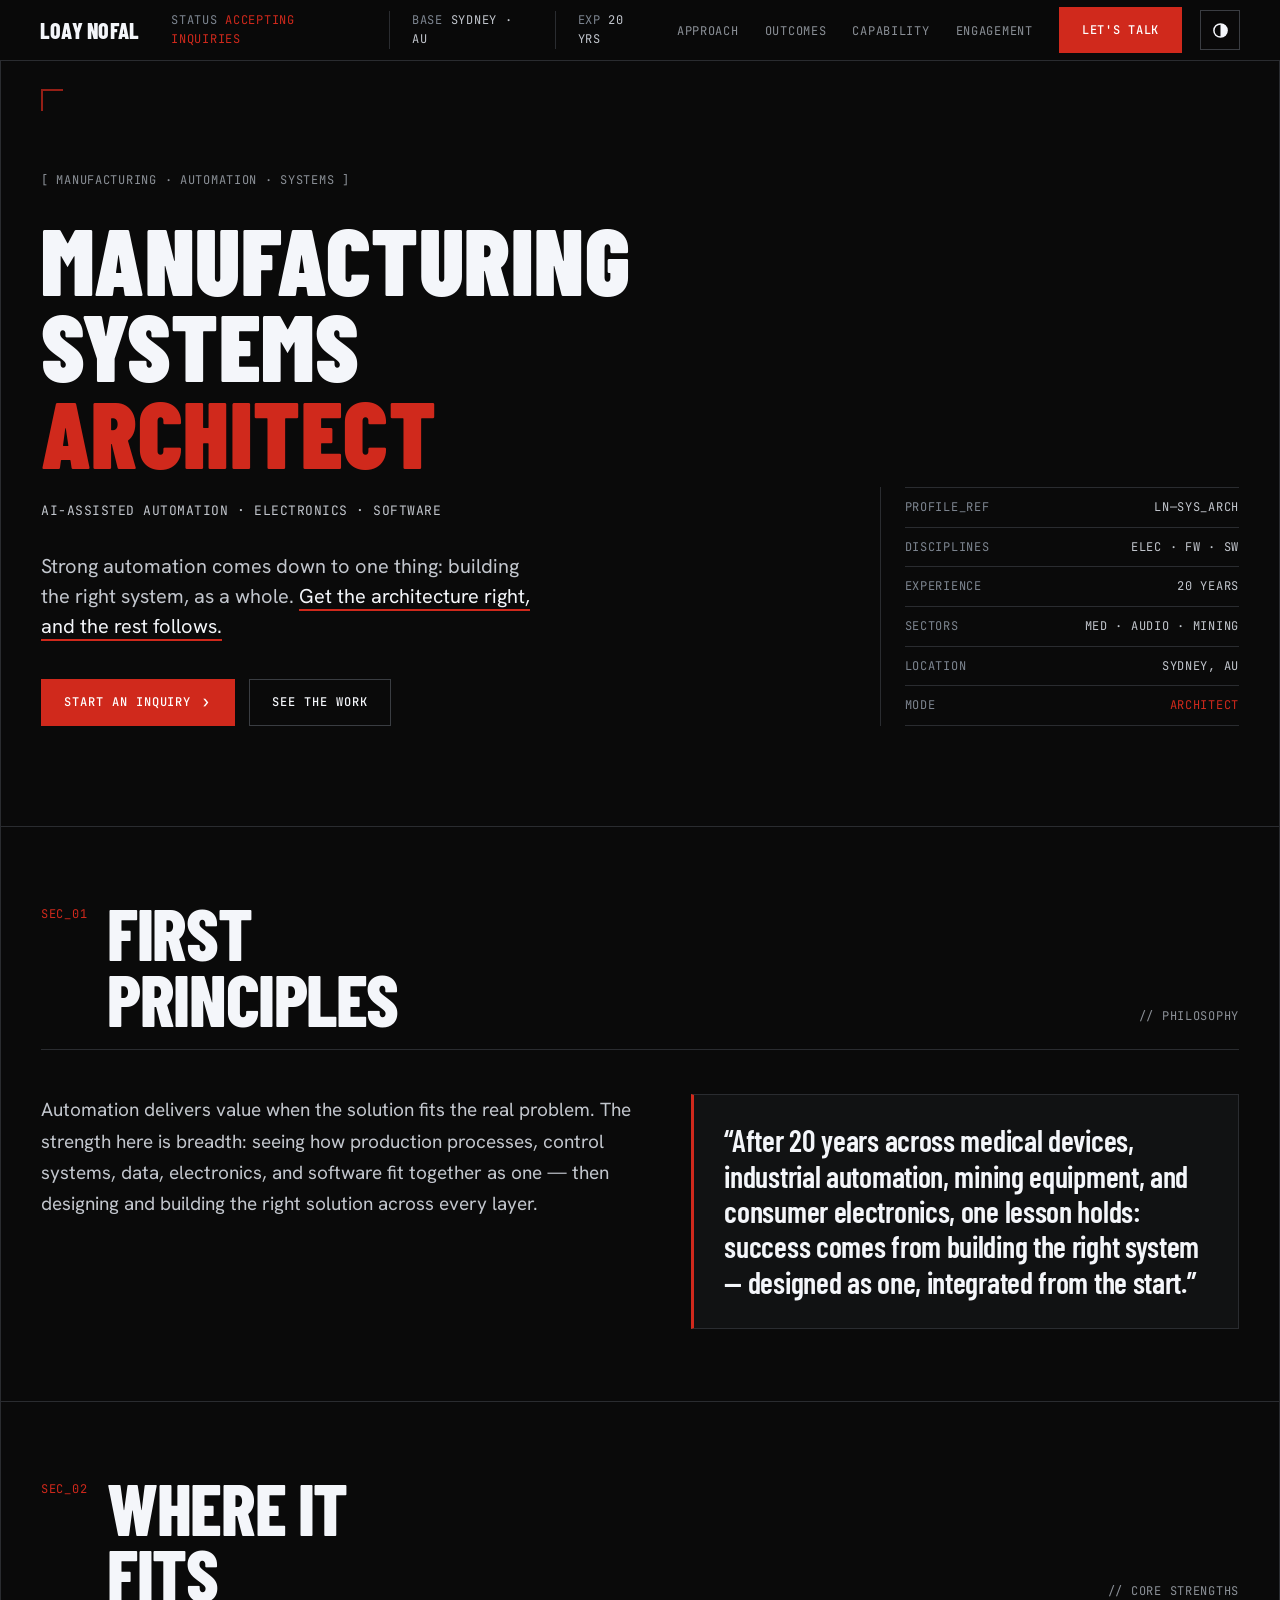
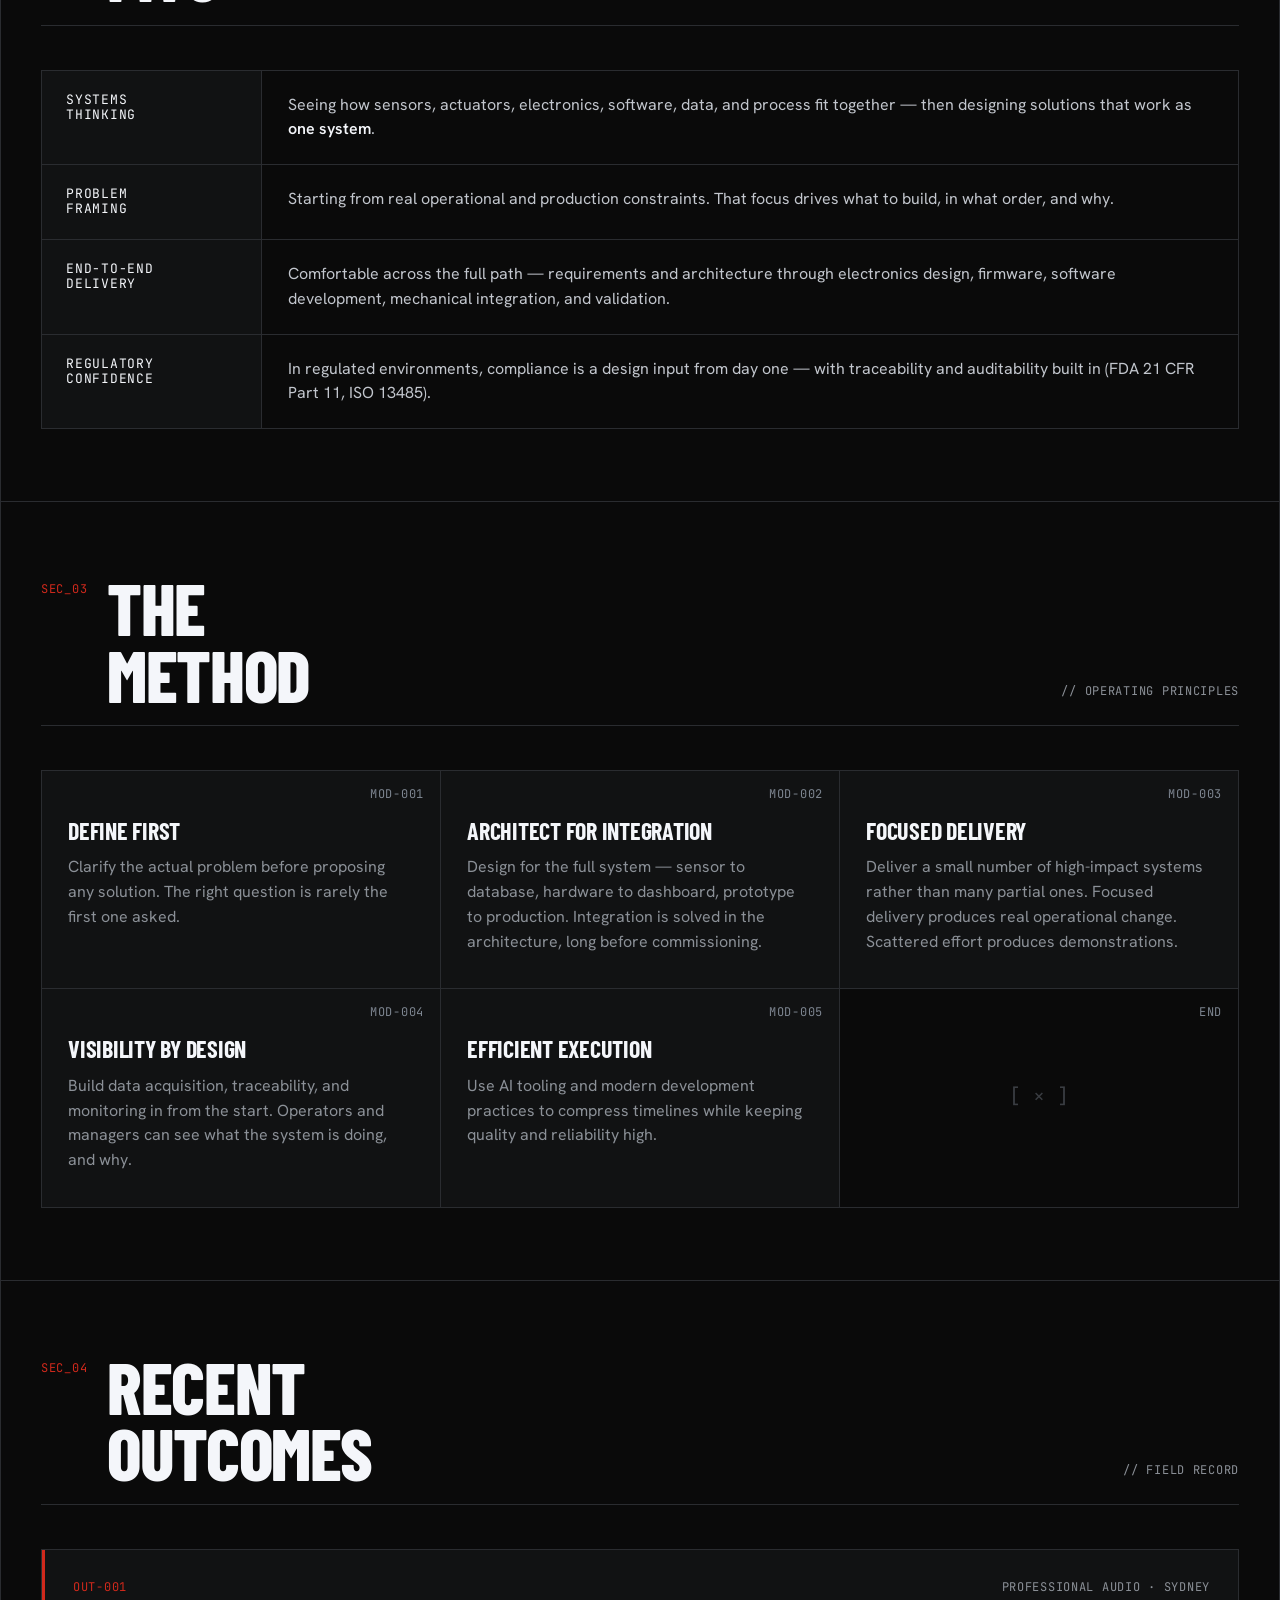
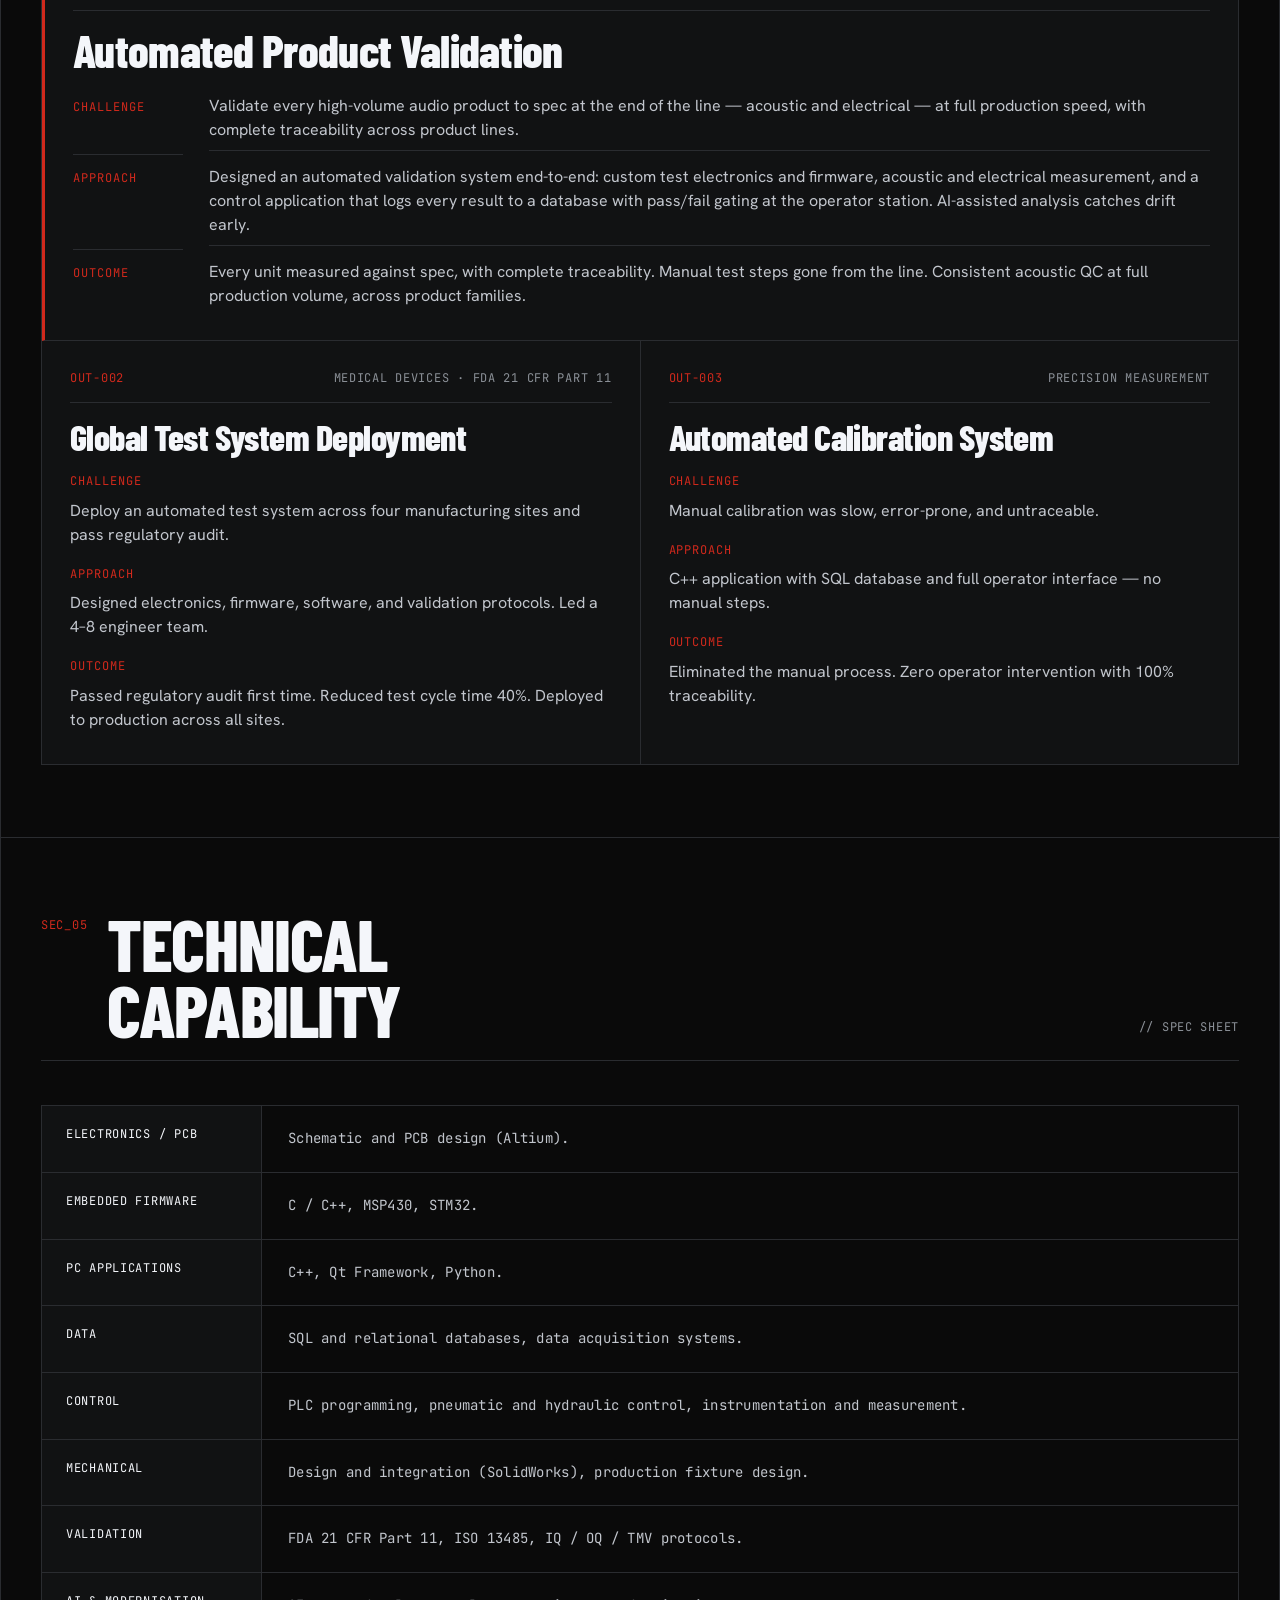
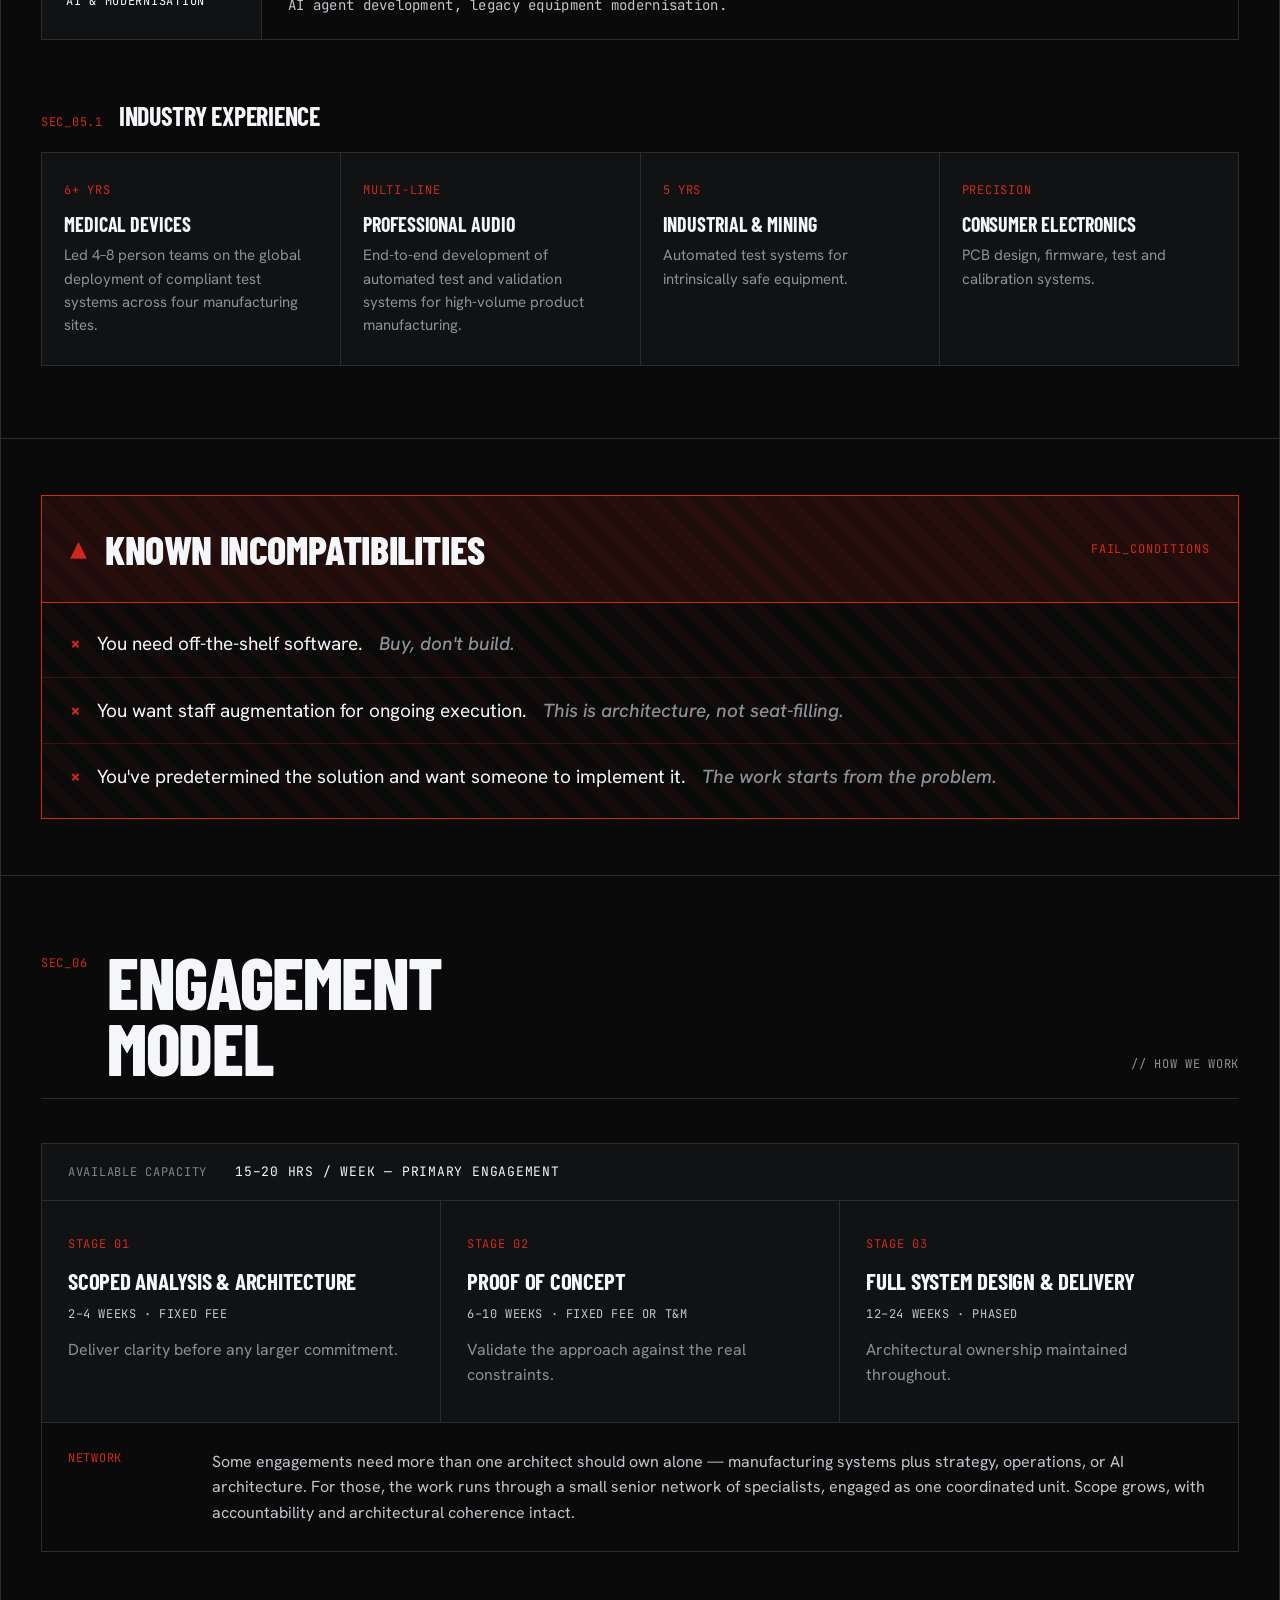
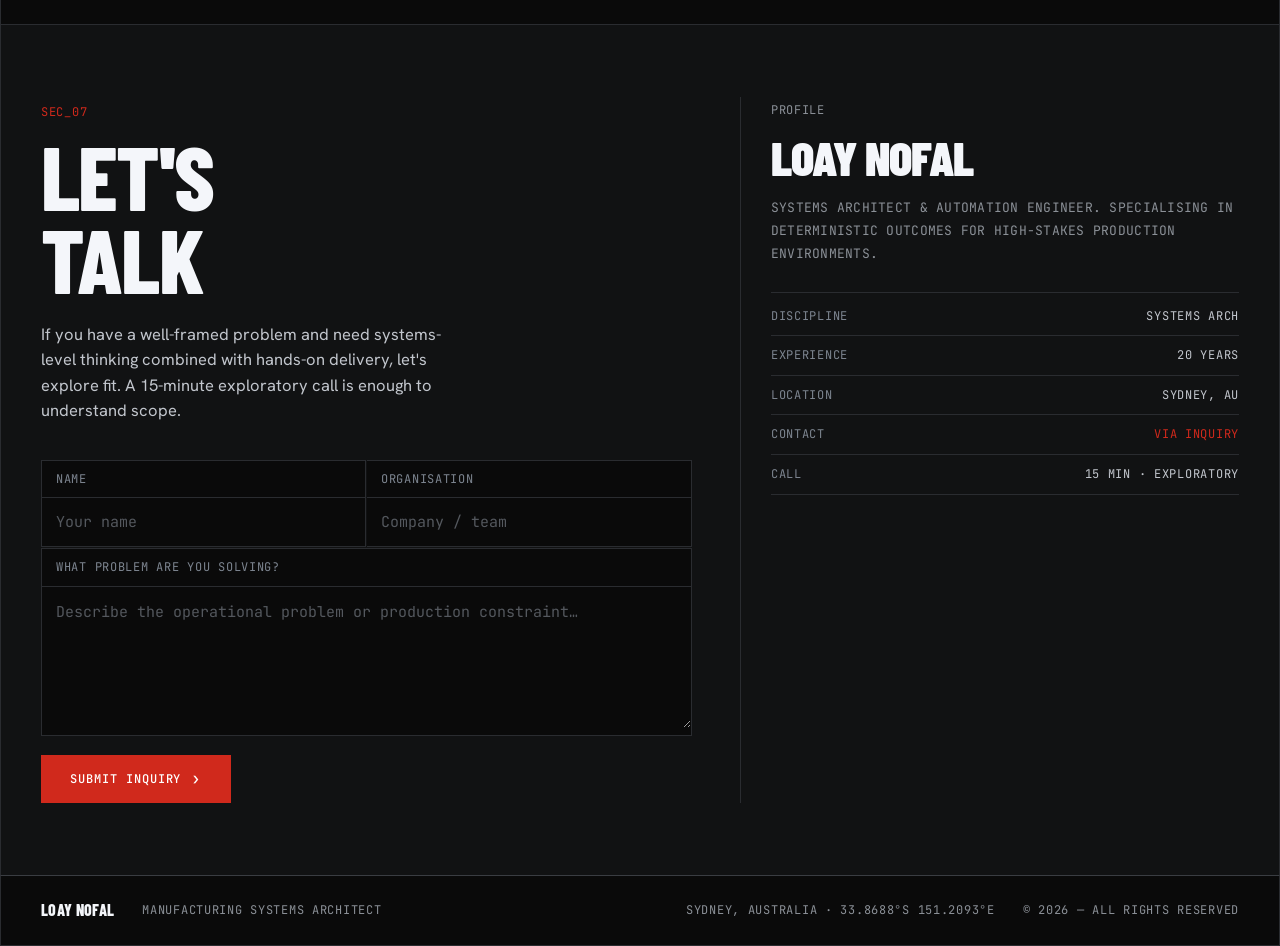
==== commit 4e662010: "Update experience to 20 years Bump 18 → 20 years across the header, hero panel, pull-quote, contact " ====
--- a/index.html
+++ b/index.html
@@ -14,7 +14,7 @@
   <meta property="og:site_name" content="Loay Nofal" />
   <meta property="og:url" content="https://sudipc07.github.io/loay/" />
   <meta property="og:title" content="Loay Nofal — Manufacturing Systems Architect" />
-  <meta property="og:description" content="Systems-level thinking with hands-on, end-to-end delivery. 18 years across medical devices, professional audio, industrial, and consumer electronics — AI-assisted automation, electronics, and software." />
+  <meta property="og:description" content="Systems-level thinking with hands-on, end-to-end delivery. 20 years across medical devices, professional audio, industrial, and consumer electronics — AI-assisted automation, electronics, and software." />
   <meta property="og:image" content="https://sudipc07.github.io/loay/assets/og-image.png" />
   <meta property="og:image:secure_url" content="https://sudipc07.github.io/loay/assets/og-image.png" />
   <meta property="og:image:type" content="image/png" />
@@ -57,7 +57,7 @@
       <div class="header-telemetry" aria-hidden="true">
         <span class="tlm"><span class="tlm-key">STATUS</span> <span class="tlm-val red">ACCEPTING INQUIRIES</span></span>
         <span class="tlm sep"><span class="tlm-key">BASE</span> <span class="tlm-val">SYDNEY · AU</span></span>
-        <span class="tlm sep"><span class="tlm-key">EXP</span> <span class="tlm-val">18 YRS</span></span>
+        <span class="tlm sep"><span class="tlm-key">EXP</span> <span class="tlm-val">20 YRS</span></span>
       </div>
       <nav class="header-nav" aria-label="Primary">
         <button class="nav-toggle" aria-expanded="false" aria-controls="nav-links" aria-label="Toggle navigation">
@@ -104,7 +104,7 @@
         <aside class="hero-side" aria-label="Profile reference">
           <div class="spec-line"><span class="spec-k">PROFILE_REF</span><span class="spec-v">LN—SYS_ARCH</span></div>
           <div class="spec-line"><span class="spec-k">DISCIPLINES</span><span class="spec-v">ELEC · FW · SW</span></div>
-          <div class="spec-line"><span class="spec-k">EXPERIENCE</span><span class="spec-v">18 YEARS</span></div>
+          <div class="spec-line"><span class="spec-k">EXPERIENCE</span><span class="spec-v">20 YEARS</span></div>
           <div class="spec-line"><span class="spec-k">SECTORS</span><span class="spec-v">MED · AUDIO · MINING</span></div>
           <div class="spec-line"><span class="spec-k">LOCATION</span><span class="spec-v">SYDNEY, AU</span></div>
           <div class="spec-line"><span class="spec-k">MODE</span><span class="spec-v red">ARCHITECT</span></div>
@@ -127,7 +127,7 @@
           designing and building the right solution across every layer.
         </p>
         <blockquote class="pullquote">
-          “After 18 years across medical devices, industrial automation, mining
+          “After 20 years across medical devices, industrial automation, mining
           equipment, and consumer electronics, one lesson holds: success comes
           from building the right system — designed as one, integrated from the
           start.”
@@ -412,7 +412,7 @@
           <p class="side-role">SYSTEMS ARCHITECT &amp; AUTOMATION ENGINEER. SPECIALISING IN DETERMINISTIC OUTCOMES FOR HIGH-STAKES PRODUCTION ENVIRONMENTS.</p>
           <div class="side-divider"></div>
           <div class="spec-line"><span class="spec-k">DISCIPLINE</span><span class="spec-v">SYSTEMS ARCH</span></div>
-          <div class="spec-line"><span class="spec-k">EXPERIENCE</span><span class="spec-v">18 YEARS</span></div>
+          <div class="spec-line"><span class="spec-k">EXPERIENCE</span><span class="spec-v">20 YEARS</span></div>
           <div class="spec-line"><span class="spec-k">LOCATION</span><span class="spec-v">SYDNEY, AU</span></div>
           <div class="spec-line"><span class="spec-k">CONTACT</span><span class="spec-v red">VIA INQUIRY</span></div>
           <div class="spec-line"><span class="spec-k">CALL</span><span class="spec-v">15 MIN · EXPLORATORY</span></div>
